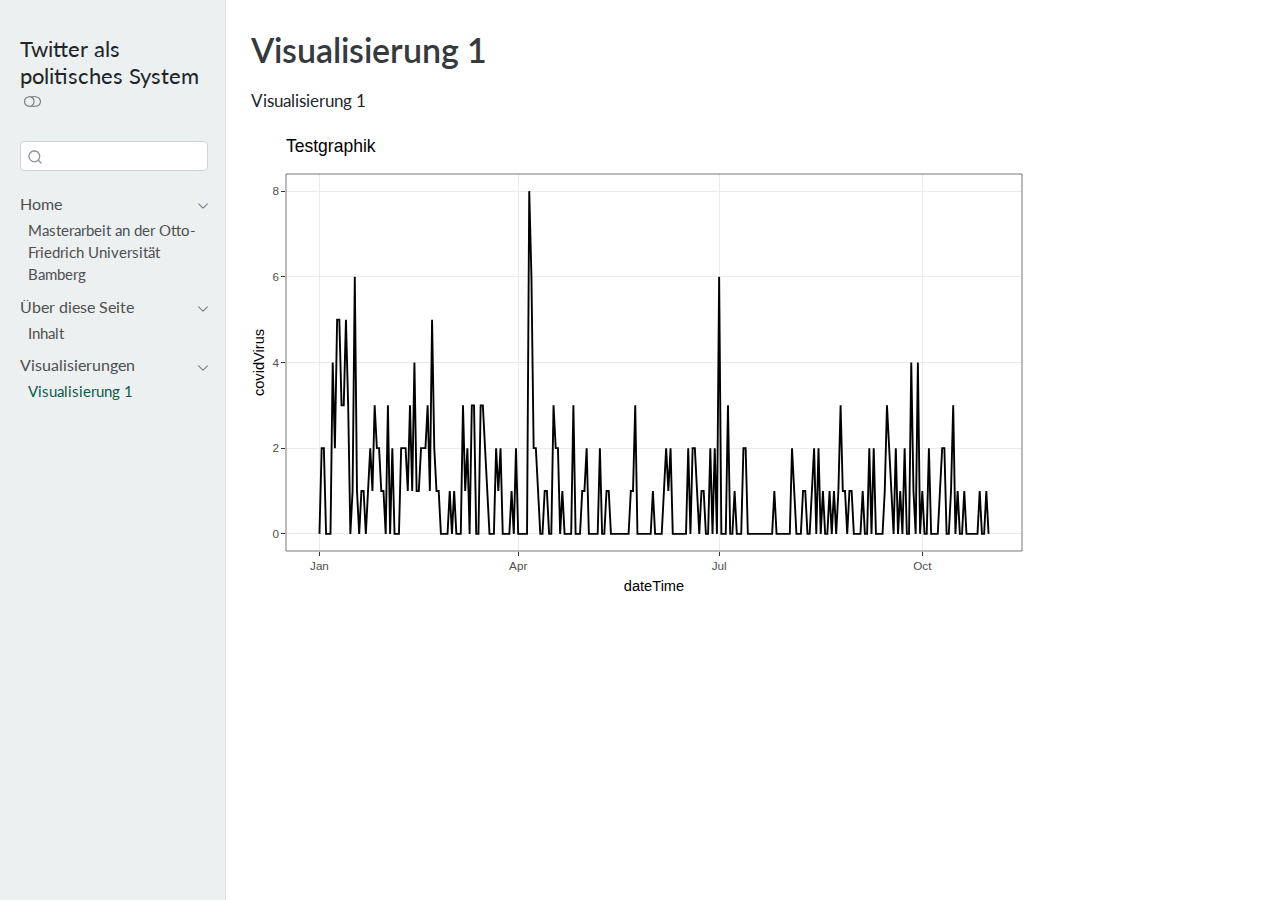
==== docs/001_Testgraphik.html @ ceebe6a2 "Designanpassungen" ====
<!DOCTYPE html>
<html xmlns="http://www.w3.org/1999/xhtml" lang="en" xml:lang="en"><head>

<meta charset="utf-8">
<meta name="generator" content="quarto-1.3.353">

<meta name="viewport" content="width=device-width, initial-scale=1.0, user-scalable=yes">


<title>Twitter als politisches System - Visualisierung 1</title>
<style>
code{white-space: pre-wrap;}
span.smallcaps{font-variant: small-caps;}
div.columns{display: flex; gap: min(4vw, 1.5em);}
div.column{flex: auto; overflow-x: auto;}
div.hanging-indent{margin-left: 1.5em; text-indent: -1.5em;}
ul.task-list{list-style: none;}
ul.task-list li input[type="checkbox"] {
  width: 0.8em;
  margin: 0 0.8em 0.2em -1em; /* quarto-specific, see https://github.com/quarto-dev/quarto-cli/issues/4556 */ 
  vertical-align: middle;
}
</style>


<script src="site_libs/quarto-nav/quarto-nav.js"></script>
<script src="site_libs/quarto-nav/headroom.min.js"></script>
<script src="site_libs/clipboard/clipboard.min.js"></script>
<script src="site_libs/quarto-search/autocomplete.umd.js"></script>
<script src="site_libs/quarto-search/fuse.min.js"></script>
<script src="site_libs/quarto-search/quarto-search.js"></script>
<meta name="quarto:offset" content="./">
<script src="site_libs/quarto-html/quarto.js"></script>
<script src="site_libs/quarto-html/popper.min.js"></script>
<script src="site_libs/quarto-html/tippy.umd.min.js"></script>
<script src="site_libs/quarto-html/anchor.min.js"></script>
<link href="site_libs/quarto-html/tippy.css" rel="stylesheet">
<link href="site_libs/quarto-html/quarto-syntax-highlighting.css" rel="stylesheet" class="quarto-color-scheme" id="quarto-text-highlighting-styles">
<link href="site_libs/quarto-html/quarto-syntax-highlighting-dark.css" rel="prefetch" class="quarto-color-scheme quarto-color-alternate" id="quarto-text-highlighting-styles">
<script src="site_libs/bootstrap/bootstrap.min.js"></script>
<link href="site_libs/bootstrap/bootstrap-icons.css" rel="stylesheet">
<link href="site_libs/bootstrap/bootstrap.min.css" rel="stylesheet" class="quarto-color-scheme" id="quarto-bootstrap" data-mode="light">
<link href="site_libs/bootstrap/bootstrap-dark.min.css" rel="prefetch" class="quarto-color-scheme quarto-color-alternate" id="quarto-bootstrap" data-mode="dark">
<script id="quarto-search-options" type="application/json">{
  "location": "sidebar",
  "copy-button": false,
  "collapse-after": 3,
  "panel-placement": "start",
  "type": "textbox",
  "limit": 20,
  "language": {
    "search-no-results-text": "No results",
    "search-matching-documents-text": "matching documents",
    "search-copy-link-title": "Copy link to search",
    "search-hide-matches-text": "Hide additional matches",
    "search-more-match-text": "more match in this document",
    "search-more-matches-text": "more matches in this document",
    "search-clear-button-title": "Clear",
    "search-detached-cancel-button-title": "Cancel",
    "search-submit-button-title": "Submit"
  }
}</script>
<script src="site_libs/htmlwidgets-1.6.2/htmlwidgets.js"></script>
<script src="site_libs/plotly-binding-4.10.3/plotly.js"></script>
<script src="site_libs/typedarray-0.1/typedarray.min.js"></script>
<script src="site_libs/jquery-3.5.1/jquery.min.js"></script>
<link href="site_libs/crosstalk-1.2.0/css/crosstalk.min.css" rel="stylesheet">
<script src="site_libs/crosstalk-1.2.0/js/crosstalk.min.js"></script>
<link href="site_libs/plotly-htmlwidgets-css-2.11.1/plotly-htmlwidgets.css" rel="stylesheet">
<script src="site_libs/plotly-main-2.11.1/plotly-latest.min.js"></script>


<link rel="stylesheet" href="styles.css">
</head>

<body class="nav-sidebar docked">

<div id="quarto-search-results"></div>
  <header id="quarto-header" class="headroom fixed-top">
  <nav class="quarto-secondary-nav">
    <div class="container-fluid d-flex">
      <button type="button" class="quarto-btn-toggle btn" data-bs-toggle="collapse" data-bs-target="#quarto-sidebar,#quarto-sidebar-glass" aria-controls="quarto-sidebar" aria-expanded="false" aria-label="Toggle sidebar navigation" onclick="if (window.quartoToggleHeadroom) { window.quartoToggleHeadroom(); }">
        <i class="bi bi-layout-text-sidebar-reverse"></i>
      </button>
      <nav class="quarto-page-breadcrumbs" aria-label="breadcrumb"><ol class="breadcrumb"><li class="breadcrumb-item"><a href="./001_Testgraphik.html">Visualisierungen</a></li><li class="breadcrumb-item"><a href="./001_Testgraphik.html">Visualisierung 1</a></li></ol></nav>
      <a class="flex-grow-1" role="button" data-bs-toggle="collapse" data-bs-target="#quarto-sidebar,#quarto-sidebar-glass" aria-controls="quarto-sidebar" aria-expanded="false" aria-label="Toggle sidebar navigation" onclick="if (window.quartoToggleHeadroom) { window.quartoToggleHeadroom(); }">      
      </a>
      <button type="button" class="btn quarto-search-button" aria-label="Search" onclick="window.quartoOpenSearch();">
        <i class="bi bi-search"></i>
      </button>
    </div>
  </nav>
</header>
<!-- content -->
<div id="quarto-content" class="quarto-container page-columns page-rows-contents page-layout-article">
<!-- sidebar -->
  <nav id="quarto-sidebar" class="sidebar collapse collapse-horizontal sidebar-navigation docked overflow-auto">
    <div class="pt-lg-2 mt-2 text-left sidebar-header">
    <div class="sidebar-title mb-0 py-0">
      <a href="./">Twitter als politisches System</a> 
        <div class="sidebar-tools-main">
  <a href="" class="quarto-color-scheme-toggle quarto-navigation-tool  px-1" onclick="window.quartoToggleColorScheme(); return false;" title="Toggle dark mode"><i class="bi"></i></a>
</div>
    </div>
      </div>
        <div class="mt-2 flex-shrink-0 align-items-center">
        <div class="sidebar-search">
        <div id="quarto-search" class="" title="Search"></div>
        </div>
        </div>
    <div class="sidebar-menu-container"> 
    <ul class="list-unstyled mt-1">
        <li class="sidebar-item sidebar-item-section">
      <div class="sidebar-item-container"> 
            <a class="sidebar-item-text sidebar-link text-start" data-bs-toggle="collapse" data-bs-target="#quarto-sidebar-section-1" aria-expanded="true">
 <span class="menu-text">Home</span></a>
          <a class="sidebar-item-toggle text-start" data-bs-toggle="collapse" data-bs-target="#quarto-sidebar-section-1" aria-expanded="true" aria-label="Toggle section">
            <i class="bi bi-chevron-right ms-2"></i>
          </a> 
      </div>
      <ul id="quarto-sidebar-section-1" class="collapse list-unstyled sidebar-section depth1 show">  
          <li class="sidebar-item">
  <div class="sidebar-item-container"> 
  <a href="./index.html" class="sidebar-item-text sidebar-link">
 <span class="menu-text">Masterarbeit an der Otto-Friedrich Universität Bamberg</span></a>
  </div>
</li>
      </ul>
  </li>
        <li class="sidebar-item sidebar-item-section">
      <div class="sidebar-item-container"> 
            <a class="sidebar-item-text sidebar-link text-start" data-bs-toggle="collapse" data-bs-target="#quarto-sidebar-section-2" aria-expanded="true">
 <span class="menu-text">Über diese Seite</span></a>
          <a class="sidebar-item-toggle text-start" data-bs-toggle="collapse" data-bs-target="#quarto-sidebar-section-2" aria-expanded="true" aria-label="Toggle section">
            <i class="bi bi-chevron-right ms-2"></i>
          </a> 
      </div>
      <ul id="quarto-sidebar-section-2" class="collapse list-unstyled sidebar-section depth1 show">  
          <li class="sidebar-item">
  <div class="sidebar-item-container"> 
  <a href="./about.html" class="sidebar-item-text sidebar-link">
 <span class="menu-text">Inhalt</span></a>
  </div>
</li>
      </ul>
  </li>
        <li class="sidebar-item sidebar-item-section">
      <div class="sidebar-item-container"> 
            <a class="sidebar-item-text sidebar-link text-start" data-bs-toggle="collapse" data-bs-target="#quarto-sidebar-section-3" aria-expanded="true">
 <span class="menu-text">Visualisierungen</span></a>
          <a class="sidebar-item-toggle text-start" data-bs-toggle="collapse" data-bs-target="#quarto-sidebar-section-3" aria-expanded="true" aria-label="Toggle section">
            <i class="bi bi-chevron-right ms-2"></i>
          </a> 
      </div>
      <ul id="quarto-sidebar-section-3" class="collapse list-unstyled sidebar-section depth1 show">  
          <li class="sidebar-item">
  <div class="sidebar-item-container"> 
  <a href="./001_Testgraphik.html" class="sidebar-item-text sidebar-link active">
 <span class="menu-text">Visualisierung 1</span></a>
  </div>
</li>
      </ul>
  </li>
    </ul>
    </div>
</nav>
<div id="quarto-sidebar-glass" data-bs-toggle="collapse" data-bs-target="#quarto-sidebar,#quarto-sidebar-glass"></div>
<!-- margin-sidebar -->
    <div id="quarto-margin-sidebar" class="sidebar margin-sidebar">
        
    </div>
<!-- main -->
<main class="content" id="quarto-document-content">

<header id="title-block-header" class="quarto-title-block default">
<div class="quarto-title">
<h1 class="title">Visualisierung 1</h1>
</div>



<div class="quarto-title-meta">

    
  
    
  </div>
  

</header>

<p>Visualisierung 1</p>
<div class="cell" data-layout-align="center">
<div class="cell-output-display">
<div class="plotly html-widget html-fill-item-overflow-hidden html-fill-item" id="htmlwidget-70213f1854b4c81f62ca" style="width:100%;height:464px;"></div>
<script type="application/json" data-for="htmlwidget-70213f1854b4c81f62ca">{"x":{"data":[{"x":[18993,18994,18995,18996,18997,18998,18999,19000,19001,19002,19003,19004,19005,19006,19007,19008,19009,19010,19011,19012,19013,19014,19015,19016,19017,19018,19019,19020,19021,19022,19023,19024,19025,19026,19027,19028,19029,19030,19031,19032,19033,19034,19035,19036,19037,19038,19039,19040,19041,19042,19043,19044,19045,19046,19047,19048,19049,19050,19051,19052,19053,19054,19055,19056,19057,19058,19059,19060,19061,19062,19063,19064,19065,19066,19067,19068,19069,19070,19071,19072,19073,19074,19075,19076,19077,19078,19079,19080,19081,19082,19083,19084,19085,19086,19087,19088,19089,19090,19091,19092,19093,19094,19095,19096,19097,19098,19099,19100,19101,19102,19103,19104,19105,19106,19107,19108,19109,19110,19111,19112,19113,19114,19115,19116,19117,19118,19119,19120,19121,19122,19123,19124,19125,19126,19127,19128,19129,19130,19131,19132,19133,19134,19135,19136,19137,19138,19139,19140,19141,19142,19143,19144,19145,19146,19147,19148,19149,19150,19151,19152,19153,19154,19155,19156,19157,19158,19159,19160,19161,19162,19163,19164,19165,19166,19167,19168,19169,19170,19171,19172,19173,19174,19175,19176,19177,19178,19179,19180,19181,19182,19183,19184,19185,19186,19187,19188,19189,19190,19191,19192,19193,19194,19195,19196,19197,19198,19199,19200,19201,19202,19203,19204,19205,19206,19207,19208,19209,19210,19211,19212,19213,19214,19215,19216,19217,19218,19219,19220,19221,19222,19223,19224,19225,19226,19227,19228,19229,19230,19231,19232,19233,19234,19235,19236,19237,19238,19239,19240,19241,19242,19243,19244,19245,19246,19247,19248,19249,19250,19251,19252,19253,19254,19255,19256,19257,19258,19259,19260,19261,19262,19263,19264,19265,19266,19267,19268,19269,19270,19271,19272,19273,19274,19275,19276,19277,19278,19279,19280,19281,19282,19283,19284,19285,19286,19287,19288,19289,19290,19291,19292,19293,19294,19295,19296],"y":[0,2,2,0,0,0,4,2,5,5,3,3,5,3,0,1,6,1,0,1,1,0,1,2,1,3,2,2,1,1,0,3,0,2,0,0,0,2,2,2,1,3,1,4,1,1,2,2,2,3,1,5,2,1,1,0,0,0,0,1,0,1,0,0,0,3,1,2,0,3,3,0,0,3,3,2,1,0,0,0,2,1,2,0,0,0,0,1,0,2,0,0,0,0,0,8,6,2,2,1,0,0,1,1,0,0,3,2,2,0,1,0,0,0,0,3,0,0,0,1,1,2,0,0,0,0,0,2,0,0,1,1,0,0,0,0,0,0,0,0,0,1,1,3,0,0,0,0,0,0,0,1,0,0,0,0,1,2,1,2,0,0,0,0,0,0,0,2,0,2,2,1,0,1,1,0,0,2,0,2,0,6,0,0,0,3,0,0,1,0,0,0,2,2,0,0,0,0,0,0,0,0,0,0,0,0,1,0,0,0,0,0,0,0,2,1,0,0,0,1,1,0,0,1,2,0,2,0,1,0,0,1,0,1,0,1,3,1,1,0,1,1,0,0,0,0,1,0,0,2,0,2,0,0,0,0,1,3,2,1,0,2,0,1,0,2,0,0,4,1,0,4,0,1,0,0,2,0,0,0,0,1,2,2,0,0,1,3,0,1,0,0,1,0,0,0,0,0,0,1,0,0,1,0],"text":["dateTime: 2022-01-01<br />covidVirus: 0","dateTime: 2022-01-02<br />covidVirus: 2","dateTime: 2022-01-03<br />covidVirus: 2","dateTime: 2022-01-04<br />covidVirus: 0","dateTime: 2022-01-05<br />covidVirus: 0","dateTime: 2022-01-06<br />covidVirus: 0","dateTime: 2022-01-07<br />covidVirus: 4","dateTime: 2022-01-08<br />covidVirus: 2","dateTime: 2022-01-09<br />covidVirus: 5","dateTime: 2022-01-10<br />covidVirus: 5","dateTime: 2022-01-11<br />covidVirus: 3","dateTime: 2022-01-12<br />covidVirus: 3","dateTime: 2022-01-13<br />covidVirus: 5","dateTime: 2022-01-14<br />covidVirus: 3","dateTime: 2022-01-15<br />covidVirus: 0","dateTime: 2022-01-16<br />covidVirus: 1","dateTime: 2022-01-17<br />covidVirus: 6","dateTime: 2022-01-18<br />covidVirus: 1","dateTime: 2022-01-19<br />covidVirus: 0","dateTime: 2022-01-20<br />covidVirus: 1","dateTime: 2022-01-21<br />covidVirus: 1","dateTime: 2022-01-22<br />covidVirus: 0","dateTime: 2022-01-23<br />covidVirus: 1","dateTime: 2022-01-24<br />covidVirus: 2","dateTime: 2022-01-25<br />covidVirus: 1","dateTime: 2022-01-26<br />covidVirus: 3","dateTime: 2022-01-27<br />covidVirus: 2","dateTime: 2022-01-28<br />covidVirus: 2","dateTime: 2022-01-29<br />covidVirus: 1","dateTime: 2022-01-30<br />covidVirus: 1","dateTime: 2022-01-31<br />covidVirus: 0","dateTime: 2022-02-01<br />covidVirus: 3","dateTime: 2022-02-02<br />covidVirus: 0","dateTime: 2022-02-03<br />covidVirus: 2","dateTime: 2022-02-04<br />covidVirus: 0","dateTime: 2022-02-05<br />covidVirus: 0","dateTime: 2022-02-06<br />covidVirus: 0","dateTime: 2022-02-07<br />covidVirus: 2","dateTime: 2022-02-08<br />covidVirus: 2","dateTime: 2022-02-09<br />covidVirus: 2","dateTime: 2022-02-10<br />covidVirus: 1","dateTime: 2022-02-11<br />covidVirus: 3","dateTime: 2022-02-12<br />covidVirus: 1","dateTime: 2022-02-13<br />covidVirus: 4","dateTime: 2022-02-14<br />covidVirus: 1","dateTime: 2022-02-15<br />covidVirus: 1","dateTime: 2022-02-16<br />covidVirus: 2","dateTime: 2022-02-17<br />covidVirus: 2","dateTime: 2022-02-18<br />covidVirus: 2","dateTime: 2022-02-19<br />covidVirus: 3","dateTime: 2022-02-20<br />covidVirus: 1","dateTime: 2022-02-21<br />covidVirus: 5","dateTime: 2022-02-22<br />covidVirus: 2","dateTime: 2022-02-23<br />covidVirus: 1","dateTime: 2022-02-24<br />covidVirus: 1","dateTime: 2022-02-25<br />covidVirus: 0","dateTime: 2022-02-26<br />covidVirus: 0","dateTime: 2022-02-27<br />covidVirus: 0","dateTime: 2022-02-28<br />covidVirus: 0","dateTime: 2022-03-01<br />covidVirus: 1","dateTime: 2022-03-02<br />covidVirus: 0","dateTime: 2022-03-03<br />covidVirus: 1","dateTime: 2022-03-04<br />covidVirus: 0","dateTime: 2022-03-05<br />covidVirus: 0","dateTime: 2022-03-06<br />covidVirus: 0","dateTime: 2022-03-07<br />covidVirus: 3","dateTime: 2022-03-08<br />covidVirus: 1","dateTime: 2022-03-09<br />covidVirus: 2","dateTime: 2022-03-10<br />covidVirus: 0","dateTime: 2022-03-11<br />covidVirus: 3","dateTime: 2022-03-12<br />covidVirus: 3","dateTime: 2022-03-13<br />covidVirus: 0","dateTime: 2022-03-14<br />covidVirus: 0","dateTime: 2022-03-15<br />covidVirus: 3","dateTime: 2022-03-16<br />covidVirus: 3","dateTime: 2022-03-17<br />covidVirus: 2","dateTime: 2022-03-18<br />covidVirus: 1","dateTime: 2022-03-19<br />covidVirus: 0","dateTime: 2022-03-20<br />covidVirus: 0","dateTime: 2022-03-21<br />covidVirus: 0","dateTime: 2022-03-22<br />covidVirus: 2","dateTime: 2022-03-23<br />covidVirus: 1","dateTime: 2022-03-24<br />covidVirus: 2","dateTime: 2022-03-25<br />covidVirus: 0","dateTime: 2022-03-26<br />covidVirus: 0","dateTime: 2022-03-27<br />covidVirus: 0","dateTime: 2022-03-28<br />covidVirus: 0","dateTime: 2022-03-29<br />covidVirus: 1","dateTime: 2022-03-30<br />covidVirus: 0","dateTime: 2022-03-31<br />covidVirus: 2","dateTime: 2022-04-01<br />covidVirus: 0","dateTime: 2022-04-02<br />covidVirus: 0","dateTime: 2022-04-03<br />covidVirus: 0","dateTime: 2022-04-04<br />covidVirus: 0","dateTime: 2022-04-05<br />covidVirus: 0","dateTime: 2022-04-06<br />covidVirus: 8","dateTime: 2022-04-07<br />covidVirus: 6","dateTime: 2022-04-08<br />covidVirus: 2","dateTime: 2022-04-09<br />covidVirus: 2","dateTime: 2022-04-10<br />covidVirus: 1","dateTime: 2022-04-11<br />covidVirus: 0","dateTime: 2022-04-12<br />covidVirus: 0","dateTime: 2022-04-13<br />covidVirus: 1","dateTime: 2022-04-14<br />covidVirus: 1","dateTime: 2022-04-15<br />covidVirus: 0","dateTime: 2022-04-16<br />covidVirus: 0","dateTime: 2022-04-17<br />covidVirus: 3","dateTime: 2022-04-18<br />covidVirus: 2","dateTime: 2022-04-19<br />covidVirus: 2","dateTime: 2022-04-20<br />covidVirus: 0","dateTime: 2022-04-21<br />covidVirus: 1","dateTime: 2022-04-22<br />covidVirus: 0","dateTime: 2022-04-23<br />covidVirus: 0","dateTime: 2022-04-24<br />covidVirus: 0","dateTime: 2022-04-25<br />covidVirus: 0","dateTime: 2022-04-26<br />covidVirus: 3","dateTime: 2022-04-27<br />covidVirus: 0","dateTime: 2022-04-28<br />covidVirus: 0","dateTime: 2022-04-29<br />covidVirus: 0","dateTime: 2022-04-30<br />covidVirus: 1","dateTime: 2022-05-01<br />covidVirus: 1","dateTime: 2022-05-02<br />covidVirus: 2","dateTime: 2022-05-03<br />covidVirus: 0","dateTime: 2022-05-04<br />covidVirus: 0","dateTime: 2022-05-05<br />covidVirus: 0","dateTime: 2022-05-06<br />covidVirus: 0","dateTime: 2022-05-07<br />covidVirus: 0","dateTime: 2022-05-08<br />covidVirus: 2","dateTime: 2022-05-09<br />covidVirus: 0","dateTime: 2022-05-10<br />covidVirus: 0","dateTime: 2022-05-11<br />covidVirus: 1","dateTime: 2022-05-12<br />covidVirus: 1","dateTime: 2022-05-13<br />covidVirus: 0","dateTime: 2022-05-14<br />covidVirus: 0","dateTime: 2022-05-15<br />covidVirus: 0","dateTime: 2022-05-16<br />covidVirus: 0","dateTime: 2022-05-17<br />covidVirus: 0","dateTime: 2022-05-18<br />covidVirus: 0","dateTime: 2022-05-19<br />covidVirus: 0","dateTime: 2022-05-20<br />covidVirus: 0","dateTime: 2022-05-21<br />covidVirus: 0","dateTime: 2022-05-22<br />covidVirus: 1","dateTime: 2022-05-23<br />covidVirus: 1","dateTime: 2022-05-24<br />covidVirus: 3","dateTime: 2022-05-25<br />covidVirus: 0","dateTime: 2022-05-26<br />covidVirus: 0","dateTime: 2022-05-27<br />covidVirus: 0","dateTime: 2022-05-28<br />covidVirus: 0","dateTime: 2022-05-29<br />covidVirus: 0","dateTime: 2022-05-30<br />covidVirus: 0","dateTime: 2022-05-31<br />covidVirus: 0","dateTime: 2022-06-01<br />covidVirus: 1","dateTime: 2022-06-02<br />covidVirus: 0","dateTime: 2022-06-03<br />covidVirus: 0","dateTime: 2022-06-04<br />covidVirus: 0","dateTime: 2022-06-05<br />covidVirus: 0","dateTime: 2022-06-06<br />covidVirus: 1","dateTime: 2022-06-07<br />covidVirus: 2","dateTime: 2022-06-08<br />covidVirus: 1","dateTime: 2022-06-09<br />covidVirus: 2","dateTime: 2022-06-10<br />covidVirus: 0","dateTime: 2022-06-11<br />covidVirus: 0","dateTime: 2022-06-12<br />covidVirus: 0","dateTime: 2022-06-13<br />covidVirus: 0","dateTime: 2022-06-14<br />covidVirus: 0","dateTime: 2022-06-15<br />covidVirus: 0","dateTime: 2022-06-16<br />covidVirus: 0","dateTime: 2022-06-17<br />covidVirus: 2","dateTime: 2022-06-18<br />covidVirus: 0","dateTime: 2022-06-19<br />covidVirus: 2","dateTime: 2022-06-20<br />covidVirus: 2","dateTime: 2022-06-21<br />covidVirus: 1","dateTime: 2022-06-22<br />covidVirus: 0","dateTime: 2022-06-23<br />covidVirus: 1","dateTime: 2022-06-24<br />covidVirus: 1","dateTime: 2022-06-25<br />covidVirus: 0","dateTime: 2022-06-26<br />covidVirus: 0","dateTime: 2022-06-27<br />covidVirus: 2","dateTime: 2022-06-28<br />covidVirus: 0","dateTime: 2022-06-29<br />covidVirus: 2","dateTime: 2022-06-30<br />covidVirus: 0","dateTime: 2022-07-01<br />covidVirus: 6","dateTime: 2022-07-02<br />covidVirus: 0","dateTime: 2022-07-03<br />covidVirus: 0","dateTime: 2022-07-04<br />covidVirus: 0","dateTime: 2022-07-05<br />covidVirus: 3","dateTime: 2022-07-06<br />covidVirus: 0","dateTime: 2022-07-07<br />covidVirus: 0","dateTime: 2022-07-08<br />covidVirus: 1","dateTime: 2022-07-09<br />covidVirus: 0","dateTime: 2022-07-10<br />covidVirus: 0","dateTime: 2022-07-11<br />covidVirus: 0","dateTime: 2022-07-12<br />covidVirus: 2","dateTime: 2022-07-13<br />covidVirus: 2","dateTime: 2022-07-14<br />covidVirus: 0","dateTime: 2022-07-15<br />covidVirus: 0","dateTime: 2022-07-16<br />covidVirus: 0","dateTime: 2022-07-17<br />covidVirus: 0","dateTime: 2022-07-18<br />covidVirus: 0","dateTime: 2022-07-19<br />covidVirus: 0","dateTime: 2022-07-20<br />covidVirus: 0","dateTime: 2022-07-21<br />covidVirus: 0","dateTime: 2022-07-22<br />covidVirus: 0","dateTime: 2022-07-23<br />covidVirus: 0","dateTime: 2022-07-24<br />covidVirus: 0","dateTime: 2022-07-25<br />covidVirus: 0","dateTime: 2022-07-26<br />covidVirus: 1","dateTime: 2022-07-27<br />covidVirus: 0","dateTime: 2022-07-28<br />covidVirus: 0","dateTime: 2022-07-29<br />covidVirus: 0","dateTime: 2022-07-30<br />covidVirus: 0","dateTime: 2022-07-31<br />covidVirus: 0","dateTime: 2022-08-01<br />covidVirus: 0","dateTime: 2022-08-02<br />covidVirus: 0","dateTime: 2022-08-03<br />covidVirus: 2","dateTime: 2022-08-04<br />covidVirus: 1","dateTime: 2022-08-05<br />covidVirus: 0","dateTime: 2022-08-06<br />covidVirus: 0","dateTime: 2022-08-07<br />covidVirus: 0","dateTime: 2022-08-08<br />covidVirus: 1","dateTime: 2022-08-09<br />covidVirus: 1","dateTime: 2022-08-10<br />covidVirus: 0","dateTime: 2022-08-11<br />covidVirus: 0","dateTime: 2022-08-12<br />covidVirus: 1","dateTime: 2022-08-13<br />covidVirus: 2","dateTime: 2022-08-14<br />covidVirus: 0","dateTime: 2022-08-15<br />covidVirus: 2","dateTime: 2022-08-16<br />covidVirus: 0","dateTime: 2022-08-17<br />covidVirus: 1","dateTime: 2022-08-18<br />covidVirus: 0","dateTime: 2022-08-19<br />covidVirus: 0","dateTime: 2022-08-20<br />covidVirus: 1","dateTime: 2022-08-21<br />covidVirus: 0","dateTime: 2022-08-22<br />covidVirus: 1","dateTime: 2022-08-23<br />covidVirus: 0","dateTime: 2022-08-24<br />covidVirus: 1","dateTime: 2022-08-25<br />covidVirus: 3","dateTime: 2022-08-26<br />covidVirus: 1","dateTime: 2022-08-27<br />covidVirus: 1","dateTime: 2022-08-28<br />covidVirus: 0","dateTime: 2022-08-29<br />covidVirus: 1","dateTime: 2022-08-30<br />covidVirus: 1","dateTime: 2022-08-31<br />covidVirus: 0","dateTime: 2022-09-01<br />covidVirus: 0","dateTime: 2022-09-02<br />covidVirus: 0","dateTime: 2022-09-03<br />covidVirus: 0","dateTime: 2022-09-04<br />covidVirus: 1","dateTime: 2022-09-05<br />covidVirus: 0","dateTime: 2022-09-06<br />covidVirus: 0","dateTime: 2022-09-07<br />covidVirus: 2","dateTime: 2022-09-08<br />covidVirus: 0","dateTime: 2022-09-09<br />covidVirus: 2","dateTime: 2022-09-10<br />covidVirus: 0","dateTime: 2022-09-11<br />covidVirus: 0","dateTime: 2022-09-12<br />covidVirus: 0","dateTime: 2022-09-13<br />covidVirus: 0","dateTime: 2022-09-14<br />covidVirus: 1","dateTime: 2022-09-15<br />covidVirus: 3","dateTime: 2022-09-16<br />covidVirus: 2","dateTime: 2022-09-17<br />covidVirus: 1","dateTime: 2022-09-18<br />covidVirus: 0","dateTime: 2022-09-19<br />covidVirus: 2","dateTime: 2022-09-20<br />covidVirus: 0","dateTime: 2022-09-21<br />covidVirus: 1","dateTime: 2022-09-22<br />covidVirus: 0","dateTime: 2022-09-23<br />covidVirus: 2","dateTime: 2022-09-24<br />covidVirus: 0","dateTime: 2022-09-25<br />covidVirus: 0","dateTime: 2022-09-26<br />covidVirus: 4","dateTime: 2022-09-27<br />covidVirus: 1","dateTime: 2022-09-28<br />covidVirus: 0","dateTime: 2022-09-29<br />covidVirus: 4","dateTime: 2022-09-30<br />covidVirus: 0","dateTime: 2022-10-01<br />covidVirus: 1","dateTime: 2022-10-02<br />covidVirus: 0","dateTime: 2022-10-03<br />covidVirus: 0","dateTime: 2022-10-04<br />covidVirus: 2","dateTime: 2022-10-05<br />covidVirus: 0","dateTime: 2022-10-06<br />covidVirus: 0","dateTime: 2022-10-07<br />covidVirus: 0","dateTime: 2022-10-08<br />covidVirus: 0","dateTime: 2022-10-09<br />covidVirus: 1","dateTime: 2022-10-10<br />covidVirus: 2","dateTime: 2022-10-11<br />covidVirus: 2","dateTime: 2022-10-12<br />covidVirus: 0","dateTime: 2022-10-13<br />covidVirus: 0","dateTime: 2022-10-14<br />covidVirus: 1","dateTime: 2022-10-15<br />covidVirus: 3","dateTime: 2022-10-16<br />covidVirus: 0","dateTime: 2022-10-17<br />covidVirus: 1","dateTime: 2022-10-18<br />covidVirus: 0","dateTime: 2022-10-19<br />covidVirus: 0","dateTime: 2022-10-20<br />covidVirus: 1","dateTime: 2022-10-21<br />covidVirus: 0","dateTime: 2022-10-22<br />covidVirus: 0","dateTime: 2022-10-23<br />covidVirus: 0","dateTime: 2022-10-24<br />covidVirus: 0","dateTime: 2022-10-25<br />covidVirus: 0","dateTime: 2022-10-26<br />covidVirus: 0","dateTime: 2022-10-27<br />covidVirus: 1","dateTime: 2022-10-28<br />covidVirus: 0","dateTime: 2022-10-29<br />covidVirus: 0","dateTime: 2022-10-30<br />covidVirus: 1","dateTime: 2022-10-31<br />covidVirus: 0"],"type":"scatter","mode":"lines","line":{"width":1.8897637795275593,"color":"rgba(0,0,0,1)","dash":"solid"},"hoveron":"points","showlegend":false,"xaxis":"x","yaxis":"y","hoverinfo":"text","frame":null}],"layout":{"margin":{"t":43.762557077625573,"r":7.3059360730593621,"b":40.182648401826491,"l":31.415525114155255},"plot_bgcolor":"rgba(255,255,255,1)","paper_bgcolor":"rgba(255,255,255,1)","font":{"color":"rgba(0,0,0,1)","family":"","size":14.611872146118724},"title":{"text":"Testgraphik","font":{"color":"rgba(0,0,0,1)","family":"","size":17.534246575342465},"x":0,"xref":"paper"},"xaxis":{"domain":[0,1],"automargin":true,"type":"linear","autorange":false,"range":[18977.849999999999,19311.150000000001],"tickmode":"array","ticktext":["Jan","Apr","Jul","Oct"],"tickvals":[18993,19083,19174,19266],"categoryorder":"array","categoryarray":["Jan","Apr","Jul","Oct"],"nticks":null,"ticks":"outside","tickcolor":"rgba(51,51,51,1)","ticklen":3.6529680365296811,"tickwidth":0.66417600664176002,"showticklabels":true,"tickfont":{"color":"rgba(77,77,77,1)","family":"","size":11.68949771689498},"tickangle":-0,"showline":false,"linecolor":null,"linewidth":0,"showgrid":true,"gridcolor":"rgba(235,235,235,1)","gridwidth":0.66417600664176002,"zeroline":false,"anchor":"y","title":{"text":"dateTime","font":{"color":"rgba(0,0,0,1)","family":"","size":14.611872146118724}},"hoverformat":".2f"},"yaxis":{"domain":[0,1],"automargin":true,"type":"linear","autorange":false,"range":[-0.40000000000000002,8.4000000000000004],"tickmode":"array","ticktext":["0","2","4","6","8"],"tickvals":[0,2,4,6,8],"categoryorder":"array","categoryarray":["0","2","4","6","8"],"nticks":null,"ticks":"outside","tickcolor":"rgba(51,51,51,1)","ticklen":3.6529680365296811,"tickwidth":0.66417600664176002,"showticklabels":true,"tickfont":{"color":"rgba(77,77,77,1)","family":"","size":11.68949771689498},"tickangle":-0,"showline":false,"linecolor":null,"linewidth":0,"showgrid":true,"gridcolor":"rgba(235,235,235,1)","gridwidth":0.66417600664176002,"zeroline":false,"anchor":"x","title":{"text":"covidVirus","font":{"color":"rgba(0,0,0,1)","family":"","size":14.611872146118724}},"hoverformat":".2f"},"shapes":[{"type":"rect","fillcolor":"transparent","line":{"color":"rgba(51,51,51,1)","width":0.66417600664176002,"linetype":"solid"},"yref":"paper","xref":"paper","x0":0,"x1":1,"y0":0,"y1":1}],"showlegend":false,"legend":{"bgcolor":"rgba(255,255,255,1)","bordercolor":"transparent","borderwidth":1.8897637795275593,"font":{"color":"rgba(0,0,0,1)","family":"","size":11.68949771689498}},"hovermode":"closest","barmode":"relative"},"config":{"doubleClick":"reset","modeBarButtonsToAdd":["hoverclosest","hovercompare"],"showSendToCloud":false},"source":"A","attrs":{"3efe467711eb":{"x":{},"y":{},"type":"scatter"}},"cur_data":"3efe467711eb","visdat":{"3efe467711eb":["function (y) ","x"]},"highlight":{"on":"plotly_click","persistent":false,"dynamic":false,"selectize":false,"opacityDim":0.20000000000000001,"selected":{"opacity":1},"debounce":0},"shinyEvents":["plotly_hover","plotly_click","plotly_selected","plotly_relayout","plotly_brushed","plotly_brushing","plotly_clickannotation","plotly_doubleclick","plotly_deselect","plotly_afterplot","plotly_sunburstclick"],"base_url":"https://plot.ly"},"evals":[],"jsHooks":[]}</script>
</div>
</div>



</main> <!-- /main -->
<script id="quarto-html-after-body" type="application/javascript">
window.document.addEventListener("DOMContentLoaded", function (event) {
  const toggleBodyColorMode = (bsSheetEl) => {
    const mode = bsSheetEl.getAttribute("data-mode");
    const bodyEl = window.document.querySelector("body");
    if (mode === "dark") {
      bodyEl.classList.add("quarto-dark");
      bodyEl.classList.remove("quarto-light");
    } else {
      bodyEl.classList.add("quarto-light");
      bodyEl.classList.remove("quarto-dark");
    }
  }
  const toggleBodyColorPrimary = () => {
    const bsSheetEl = window.document.querySelector("link#quarto-bootstrap");
    if (bsSheetEl) {
      toggleBodyColorMode(bsSheetEl);
    }
  }
  toggleBodyColorPrimary();  
  const disableStylesheet = (stylesheets) => {
    for (let i=0; i < stylesheets.length; i++) {
      const stylesheet = stylesheets[i];
      stylesheet.rel = 'prefetch';
    }
  }
  const enableStylesheet = (stylesheets) => {
    for (let i=0; i < stylesheets.length; i++) {
      const stylesheet = stylesheets[i];
      stylesheet.rel = 'stylesheet';
    }
  }
  const manageTransitions = (selector, allowTransitions) => {
    const els = window.document.querySelectorAll(selector);
    for (let i=0; i < els.length; i++) {
      const el = els[i];
      if (allowTransitions) {
        el.classList.remove('notransition');
      } else {
        el.classList.add('notransition');
      }
    }
  }
  const toggleColorMode = (alternate) => {
    // Switch the stylesheets
    const alternateStylesheets = window.document.querySelectorAll('link.quarto-color-scheme.quarto-color-alternate');
    manageTransitions('#quarto-margin-sidebar .nav-link', false);
    if (alternate) {
      enableStylesheet(alternateStylesheets);
      for (const sheetNode of alternateStylesheets) {
        if (sheetNode.id === "quarto-bootstrap") {
          toggleBodyColorMode(sheetNode);
        }
      }
    } else {
      disableStylesheet(alternateStylesheets);
      toggleBodyColorPrimary();
    }
    manageTransitions('#quarto-margin-sidebar .nav-link', true);
    // Switch the toggles
    const toggles = window.document.querySelectorAll('.quarto-color-scheme-toggle');
    for (let i=0; i < toggles.length; i++) {
      const toggle = toggles[i];
      if (toggle) {
        if (alternate) {
          toggle.classList.add("alternate");     
        } else {
          toggle.classList.remove("alternate");
        }
      }
    }
    // Hack to workaround the fact that safari doesn't
    // properly recolor the scrollbar when toggling (#1455)
    if (navigator.userAgent.indexOf('Safari') > 0 && navigator.userAgent.indexOf('Chrome') == -1) {
      manageTransitions("body", false);
      window.scrollTo(0, 1);
      setTimeout(() => {
        window.scrollTo(0, 0);
        manageTransitions("body", true);
      }, 40);  
    }
  }
  const isFileUrl = () => { 
    return window.location.protocol === 'file:';
  }
  const hasAlternateSentinel = () => {  
    let styleSentinel = getColorSchemeSentinel();
    if (styleSentinel !== null) {
      return styleSentinel === "alternate";
    } else {
      return false;
    }
  }
  const setStyleSentinel = (alternate) => {
    const value = alternate ? "alternate" : "default";
    if (!isFileUrl()) {
      window.localStorage.setItem("quarto-color-scheme", value);
    } else {
      localAlternateSentinel = value;
    }
  }
  const getColorSchemeSentinel = () => {
    if (!isFileUrl()) {
      const storageValue = window.localStorage.getItem("quarto-color-scheme");
      return storageValue != null ? storageValue : localAlternateSentinel;
    } else {
      return localAlternateSentinel;
    }
  }
  let localAlternateSentinel = 'default';
  // Dark / light mode switch
  window.quartoToggleColorScheme = () => {
    // Read the current dark / light value 
    let toAlternate = !hasAlternateSentinel();
    toggleColorMode(toAlternate);
    setStyleSentinel(toAlternate);
  };
  // Ensure there is a toggle, if there isn't float one in the top right
  if (window.document.querySelector('.quarto-color-scheme-toggle') === null) {
    const a = window.document.createElement('a');
    a.classList.add('top-right');
    a.classList.add('quarto-color-scheme-toggle');
    a.href = "";
    a.onclick = function() { try { window.quartoToggleColorScheme(); } catch {} return false; };
    const i = window.document.createElement("i");
    i.classList.add('bi');
    a.appendChild(i);
    window.document.body.appendChild(a);
  }
  // Switch to dark mode if need be
  if (hasAlternateSentinel()) {
    toggleColorMode(true);
  } else {
    toggleColorMode(false);
  }
  const icon = "";
  const anchorJS = new window.AnchorJS();
  anchorJS.options = {
    placement: 'right',
    icon: icon
  };
  anchorJS.add('.anchored');
  const isCodeAnnotation = (el) => {
    for (const clz of el.classList) {
      if (clz.startsWith('code-annotation-')) {                     
        return true;
      }
    }
    return false;
  }
  const clipboard = new window.ClipboardJS('.code-copy-button', {
    text: function(trigger) {
      const codeEl = trigger.previousElementSibling.cloneNode(true);
      for (const childEl of codeEl.children) {
        if (isCodeAnnotation(childEl)) {
          childEl.remove();
        }
      }
      return codeEl.innerText;
    }
  });
  clipboard.on('success', function(e) {
    // button target
    const button = e.trigger;
    // don't keep focus
    button.blur();
    // flash "checked"
    button.classList.add('code-copy-button-checked');
    var currentTitle = button.getAttribute("title");
    button.setAttribute("title", "Copied!");
    let tooltip;
    if (window.bootstrap) {
      button.setAttribute("data-bs-toggle", "tooltip");
      button.setAttribute("data-bs-placement", "left");
      button.setAttribute("data-bs-title", "Copied!");
      tooltip = new bootstrap.Tooltip(button, 
        { trigger: "manual", 
          customClass: "code-copy-button-tooltip",
          offset: [0, -8]});
      tooltip.show();    
    }
    setTimeout(function() {
      if (tooltip) {
        tooltip.hide();
        button.removeAttribute("data-bs-title");
        button.removeAttribute("data-bs-toggle");
        button.removeAttribute("data-bs-placement");
      }
      button.setAttribute("title", currentTitle);
      button.classList.remove('code-copy-button-checked');
    }, 1000);
    // clear code selection
    e.clearSelection();
  });
  function tippyHover(el, contentFn) {
    const config = {
      allowHTML: true,
      content: contentFn,
      maxWidth: 500,
      delay: 100,
      arrow: false,
      appendTo: function(el) {
          return el.parentElement;
      },
      interactive: true,
      interactiveBorder: 10,
      theme: 'quarto',
      placement: 'bottom-start'
    };
    window.tippy(el, config); 
  }
  const noterefs = window.document.querySelectorAll('a[role="doc-noteref"]');
  for (var i=0; i<noterefs.length; i++) {
    const ref = noterefs[i];
    tippyHover(ref, function() {
      // use id or data attribute instead here
      let href = ref.getAttribute('data-footnote-href') || ref.getAttribute('href');
      try { href = new URL(href).hash; } catch {}
      const id = href.replace(/^#\/?/, "");
      const note = window.document.getElementById(id);
      return note.innerHTML;
    });
  }
      let selectedAnnoteEl;
      const selectorForAnnotation = ( cell, annotation) => {
        let cellAttr = 'data-code-cell="' + cell + '"';
        let lineAttr = 'data-code-annotation="' +  annotation + '"';
        const selector = 'span[' + cellAttr + '][' + lineAttr + ']';
        return selector;
      }
      const selectCodeLines = (annoteEl) => {
        const doc = window.document;
        const targetCell = annoteEl.getAttribute("data-target-cell");
        const targetAnnotation = annoteEl.getAttribute("data-target-annotation");
        const annoteSpan = window.document.querySelector(selectorForAnnotation(targetCell, targetAnnotation));
        const lines = annoteSpan.getAttribute("data-code-lines").split(",");
        const lineIds = lines.map((line) => {
          return targetCell + "-" + line;
        })
        let top = null;
        let height = null;
        let parent = null;
        if (lineIds.length > 0) {
            //compute the position of the single el (top and bottom and make a div)
            const el = window.document.getElementById(lineIds[0]);
            top = el.offsetTop;
            height = el.offsetHeight;
            parent = el.parentElement.parentElement;
          if (lineIds.length > 1) {
            const lastEl = window.document.getElementById(lineIds[lineIds.length - 1]);
            const bottom = lastEl.offsetTop + lastEl.offsetHeight;
            height = bottom - top;
          }
          if (top !== null && height !== null && parent !== null) {
            // cook up a div (if necessary) and position it 
            let div = window.document.getElementById("code-annotation-line-highlight");
            if (div === null) {
              div = window.document.createElement("div");
              div.setAttribute("id", "code-annotation-line-highlight");
              div.style.position = 'absolute';
              parent.appendChild(div);
            }
            div.style.top = top - 2 + "px";
            div.style.height = height + 4 + "px";
            let gutterDiv = window.document.getElementById("code-annotation-line-highlight-gutter");
            if (gutterDiv === null) {
              gutterDiv = window.document.createElement("div");
              gutterDiv.setAttribute("id", "code-annotation-line-highlight-gutter");
              gutterDiv.style.position = 'absolute';
              const codeCell = window.document.getElementById(targetCell);
              const gutter = codeCell.querySelector('.code-annotation-gutter');
              gutter.appendChild(gutterDiv);
            }
            gutterDiv.style.top = top - 2 + "px";
            gutterDiv.style.height = height + 4 + "px";
          }
          selectedAnnoteEl = annoteEl;
        }
      };
      const unselectCodeLines = () => {
        const elementsIds = ["code-annotation-line-highlight", "code-annotation-line-highlight-gutter"];
        elementsIds.forEach((elId) => {
          const div = window.document.getElementById(elId);
          if (div) {
            div.remove();
          }
        });
        selectedAnnoteEl = undefined;
      };
      // Attach click handler to the DT
      const annoteDls = window.document.querySelectorAll('dt[data-target-cell]');
      for (const annoteDlNode of annoteDls) {
        annoteDlNode.addEventListener('click', (event) => {
          const clickedEl = event.target;
          if (clickedEl !== selectedAnnoteEl) {
            unselectCodeLines();
            const activeEl = window.document.querySelector('dt[data-target-cell].code-annotation-active');
            if (activeEl) {
              activeEl.classList.remove('code-annotation-active');
            }
            selectCodeLines(clickedEl);
            clickedEl.classList.add('code-annotation-active');
          } else {
            // Unselect the line
            unselectCodeLines();
            clickedEl.classList.remove('code-annotation-active');
          }
        });
      }
  const findCites = (el) => {
    const parentEl = el.parentElement;
    if (parentEl) {
      const cites = parentEl.dataset.cites;
      if (cites) {
        return {
          el,
          cites: cites.split(' ')
        };
      } else {
        return findCites(el.parentElement)
      }
    } else {
      return undefined;
    }
  };
  var bibliorefs = window.document.querySelectorAll('a[role="doc-biblioref"]');
  for (var i=0; i<bibliorefs.length; i++) {
    const ref = bibliorefs[i];
    const citeInfo = findCites(ref);
    if (citeInfo) {
      tippyHover(citeInfo.el, function() {
        var popup = window.document.createElement('div');
        citeInfo.cites.forEach(function(cite) {
          var citeDiv = window.document.createElement('div');
          citeDiv.classList.add('hanging-indent');
          citeDiv.classList.add('csl-entry');
          var biblioDiv = window.document.getElementById('ref-' + cite);
          if (biblioDiv) {
            citeDiv.innerHTML = biblioDiv.innerHTML;
          }
          popup.appendChild(citeDiv);
        });
        return popup.innerHTML;
      });
    }
  }
});
</script>
</div> <!-- /content -->



</body></html>
---- docs/site_libs/quarto-html/tippy.css ----
.tippy-box[data-animation=fade][data-state=hidden]{opacity:0}[data-tippy-root]{max-width:calc(100vw - 10px)}.tippy-box{position:relative;background-color:#333;color:#fff;border-radius:4px;font-size:14px;line-height:1.4;white-space:normal;outline:0;transition-property:transform,visibility,opacity}.tippy-box[data-placement^=top]>.tippy-arrow{bottom:0}.tippy-box[data-placement^=top]>.tippy-arrow:before{bottom:-7px;left:0;border-width:8px 8px 0;border-top-color:initial;transform-origin:center top}.tippy-box[data-placement^=bottom]>.tippy-arrow{top:0}.tippy-box[data-placement^=bottom]>.tippy-arrow:before{top:-7px;left:0;border-width:0 8px 8px;border-bottom-color:initial;transform-origin:center bottom}.tippy-box[data-placement^=left]>.tippy-arrow{right:0}.tippy-box[data-placement^=left]>.tippy-arrow:before{border-width:8px 0 8px 8px;border-left-color:initial;right:-7px;transform-origin:center left}.tippy-box[data-placement^=right]>.tippy-arrow{left:0}.tippy-box[data-placement^=right]>.tippy-arrow:before{left:-7px;border-width:8px 8px 8px 0;border-right-color:initial;transform-origin:center right}.tippy-box[data-inertia][data-state=visible]{transition-timing-function:cubic-bezier(.54,1.5,.38,1.11)}.tippy-arrow{width:16px;height:16px;color:#333}.tippy-arrow:before{content:"";position:absolute;border-color:transparent;border-style:solid}.tippy-content{position:relative;padding:5px 9px;z-index:1}
---- docs/site_libs/quarto-html/quarto-syntax-highlighting.css ----
/* quarto syntax highlight colors */
:root {
  --quarto-hl-ot-color: #003B4F;
  --quarto-hl-at-color: #657422;
  --quarto-hl-ss-color: #20794D;
  --quarto-hl-an-color: #5E5E5E;
  --quarto-hl-fu-color: #4758AB;
  --quarto-hl-st-color: #20794D;
  --quarto-hl-cf-color: #003B4F;
  --quarto-hl-op-color: #5E5E5E;
  --quarto-hl-er-color: #AD0000;
  --quarto-hl-bn-color: #AD0000;
  --quarto-hl-al-color: #AD0000;
  --quarto-hl-va-color: #111111;
  --quarto-hl-bu-color: inherit;
  --quarto-hl-ex-color: inherit;
  --quarto-hl-pp-color: #AD0000;
  --quarto-hl-in-color: #5E5E5E;
  --quarto-hl-vs-color: #20794D;
  --quarto-hl-wa-color: #5E5E5E;
  --quarto-hl-do-color: #5E5E5E;
  --quarto-hl-im-color: #00769E;
  --quarto-hl-ch-color: #20794D;
  --quarto-hl-dt-color: #AD0000;
  --quarto-hl-fl-color: #AD0000;
  --quarto-hl-co-color: #5E5E5E;
  --quarto-hl-cv-color: #5E5E5E;
  --quarto-hl-cn-color: #8f5902;
  --quarto-hl-sc-color: #5E5E5E;
  --quarto-hl-dv-color: #AD0000;
  --quarto-hl-kw-color: #003B4F;
}

/* other quarto variables */
:root {
  --quarto-font-monospace: SFMono-Regular, Menlo, Monaco, Consolas, "Liberation Mono", "Courier New", monospace;
}

pre > code.sourceCode > span {
  color: #003B4F;
}

code span {
  color: #003B4F;
}

code.sourceCode > span {
  color: #003B4F;
}

div.sourceCode,
div.sourceCode pre.sourceCode {
  color: #003B4F;
}

code span.ot {
  color: #003B4F;
  font-style: inherit;
}

code span.at {
  color: #657422;
  font-style: inherit;
}

code span.ss {
  color: #20794D;
  font-style: inherit;
}

code span.an {
  color: #5E5E5E;
  font-style: inherit;
}

code span.fu {
  color: #4758AB;
  font-style: inherit;
}

code span.st {
  color: #20794D;
  font-style: inherit;
}

code span.cf {
  color: #003B4F;
  font-style: inherit;
}

code span.op {
  color: #5E5E5E;
  font-style: inherit;
}

code span.er {
  color: #AD0000;
  font-style: inherit;
}

code span.bn {
  color: #AD0000;
  font-style: inherit;
}

code span.al {
  color: #AD0000;
  font-style: inherit;
}

code span.va {
  color: #111111;
  font-style: inherit;
}

code span.bu {
  font-style: inherit;
}

code span.ex {
  font-style: inherit;
}

code span.pp {
  color: #AD0000;
  font-style: inherit;
}

code span.in {
  color: #5E5E5E;
  font-style: inherit;
}

code span.vs {
  color: #20794D;
  font-style: inherit;
}

code span.wa {
  color: #5E5E5E;
  font-style: italic;
}

code span.do {
  color: #5E5E5E;
  font-style: italic;
}

code span.im {
  color: #00769E;
  font-style: inherit;
}

code span.ch {
  color: #20794D;
  font-style: inherit;
}

code span.dt {
  color: #AD0000;
  font-style: inherit;
}

code span.fl {
  color: #AD0000;
  font-style: inherit;
}

code span.co {
  color: #5E5E5E;
  font-style: inherit;
}

code span.cv {
  color: #5E5E5E;
  font-style: italic;
}

code span.cn {
  color: #8f5902;
  font-style: inherit;
}

code span.sc {
  color: #5E5E5E;
  font-style: inherit;
}

code span.dv {
  color: #AD0000;
  font-style: inherit;
}

code span.kw {
  color: #003B4F;
  font-style: inherit;
}

.prevent-inlining {
  content: "</";
}

/*# sourceMappingURL=debc5d5d77c3f9108843748ff7464032.css.map */
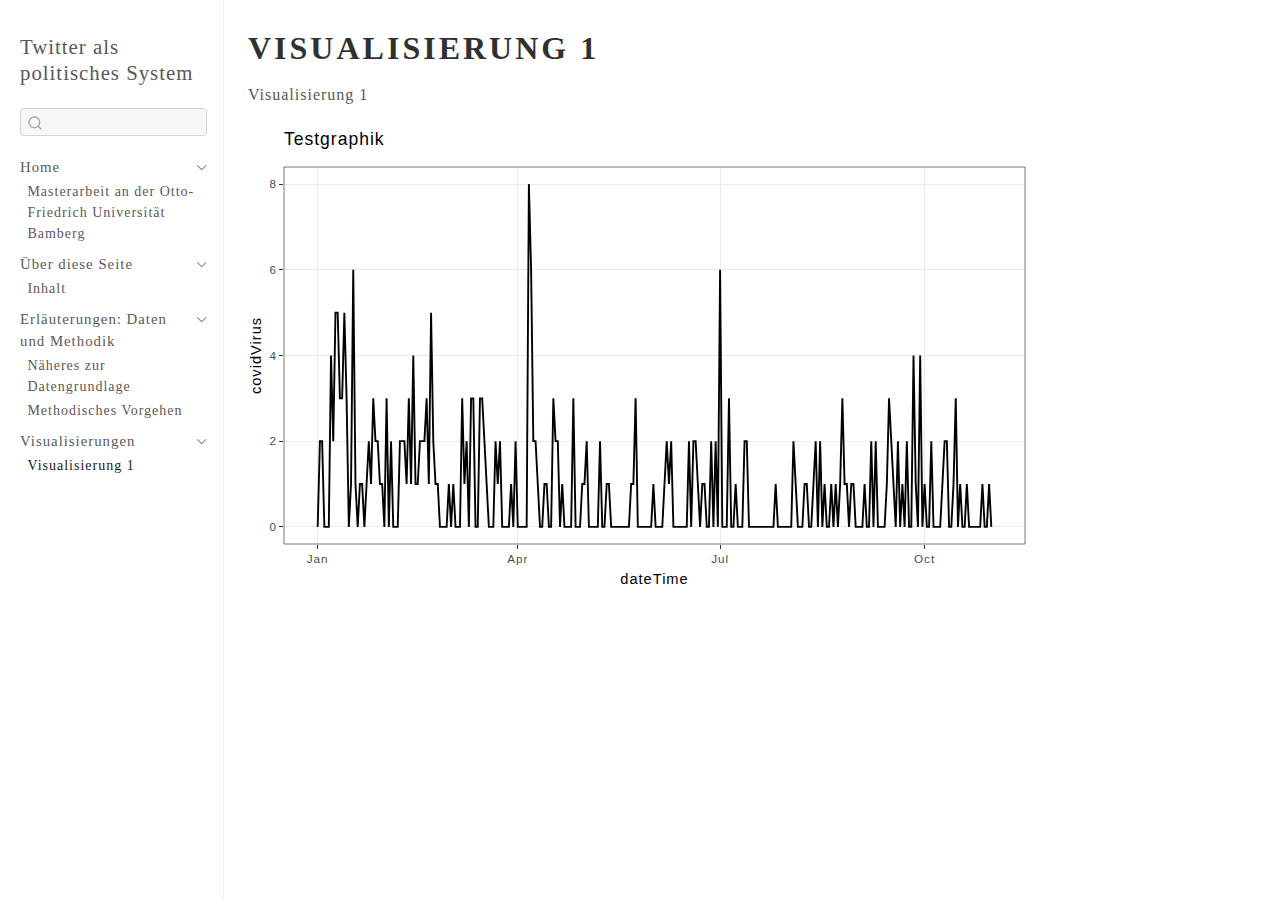
==== commit 7143bb71: "update site" ====
--- a/docs/001_Testgraphik.html
+++ b/docs/001_Testgraphik.html
@@ -1,5 +1,5 @@
 <!DOCTYPE html>
-<html xmlns="http://www.w3.org/1999/xhtml" lang="en" xml:lang="en"><head>
+<html xmlns="http://www.w3.org/1999/xhtml" lang="de" xml:lang="de"><head>
 
 <meta charset="utf-8">
 <meta name="generator" content="quarto-1.3.353">
@@ -35,12 +35,10 @@
 <script src="site_libs/quarto-html/tippy.umd.min.js"></script>
 <script src="site_libs/quarto-html/anchor.min.js"></script>
 <link href="site_libs/quarto-html/tippy.css" rel="stylesheet">
-<link href="site_libs/quarto-html/quarto-syntax-highlighting.css" rel="stylesheet" class="quarto-color-scheme" id="quarto-text-highlighting-styles">
-<link href="site_libs/quarto-html/quarto-syntax-highlighting-dark.css" rel="prefetch" class="quarto-color-scheme quarto-color-alternate" id="quarto-text-highlighting-styles">
+<link href="site_libs/quarto-html/quarto-syntax-highlighting.css" rel="stylesheet" id="quarto-text-highlighting-styles">
 <script src="site_libs/bootstrap/bootstrap.min.js"></script>
 <link href="site_libs/bootstrap/bootstrap-icons.css" rel="stylesheet">
-<link href="site_libs/bootstrap/bootstrap.min.css" rel="stylesheet" class="quarto-color-scheme" id="quarto-bootstrap" data-mode="light">
-<link href="site_libs/bootstrap/bootstrap-dark.min.css" rel="prefetch" class="quarto-color-scheme quarto-color-alternate" id="quarto-bootstrap" data-mode="dark">
+<link href="site_libs/bootstrap/bootstrap.min.css" rel="stylesheet" id="quarto-bootstrap" data-mode="light">
 <script id="quarto-search-options" type="application/json">{
   "location": "sidebar",
   "copy-button": false,
@@ -49,15 +47,15 @@
   "type": "textbox",
   "limit": 20,
   "language": {
-    "search-no-results-text": "No results",
-    "search-matching-documents-text": "matching documents",
-    "search-copy-link-title": "Copy link to search",
-    "search-hide-matches-text": "Hide additional matches",
-    "search-more-match-text": "more match in this document",
-    "search-more-matches-text": "more matches in this document",
-    "search-clear-button-title": "Clear",
-    "search-detached-cancel-button-title": "Cancel",
-    "search-submit-button-title": "Submit"
+    "search-no-results-text": "Keine Treffer",
+    "search-matching-documents-text": "Treffer",
+    "search-copy-link-title": "Link in die Suche kopieren",
+    "search-hide-matches-text": "Zusätzliche Treffer verbergen",
+    "search-more-match-text": "weitere Treffer in diesem Dokument",
+    "search-more-matches-text": "weitere Treffer in diesem Dokument",
+    "search-clear-button-title": "Zurücksetzen",
+    "search-detached-cancel-button-title": "Abbrechen",
+    "search-submit-button-title": "Abschicken"
   }
 }</script>
 <script src="site_libs/htmlwidgets-1.6.2/htmlwidgets.js"></script>
@@ -79,13 +77,13 @@
   <header id="quarto-header" class="headroom fixed-top">
   <nav class="quarto-secondary-nav">
     <div class="container-fluid d-flex">
-      <button type="button" class="quarto-btn-toggle btn" data-bs-toggle="collapse" data-bs-target="#quarto-sidebar,#quarto-sidebar-glass" aria-controls="quarto-sidebar" aria-expanded="false" aria-label="Toggle sidebar navigation" onclick="if (window.quartoToggleHeadroom) { window.quartoToggleHeadroom(); }">
+      <button type="button" class="quarto-btn-toggle btn" data-bs-toggle="collapse" data-bs-target="#quarto-sidebar,#quarto-sidebar-glass" aria-controls="quarto-sidebar" aria-expanded="false" aria-label="Seitenleiste umschalten" onclick="if (window.quartoToggleHeadroom) { window.quartoToggleHeadroom(); }">
         <i class="bi bi-layout-text-sidebar-reverse"></i>
       </button>
       <nav class="quarto-page-breadcrumbs" aria-label="breadcrumb"><ol class="breadcrumb"><li class="breadcrumb-item"><a href="./001_Testgraphik.html">Visualisierungen</a></li><li class="breadcrumb-item"><a href="./001_Testgraphik.html">Visualisierung 1</a></li></ol></nav>
-      <a class="flex-grow-1" role="button" data-bs-toggle="collapse" data-bs-target="#quarto-sidebar,#quarto-sidebar-glass" aria-controls="quarto-sidebar" aria-expanded="false" aria-label="Toggle sidebar navigation" onclick="if (window.quartoToggleHeadroom) { window.quartoToggleHeadroom(); }">      
+      <a class="flex-grow-1" role="button" data-bs-toggle="collapse" data-bs-target="#quarto-sidebar,#quarto-sidebar-glass" aria-controls="quarto-sidebar" aria-expanded="false" aria-label="Seitenleiste umschalten" onclick="if (window.quartoToggleHeadroom) { window.quartoToggleHeadroom(); }">      
       </a>
-      <button type="button" class="btn quarto-search-button" aria-label="Search" onclick="window.quartoOpenSearch();">
+      <button type="button" class="btn quarto-search-button" aria-label="Suchen" onclick="window.quartoOpenSearch();">
         <i class="bi bi-search"></i>
       </button>
     </div>
@@ -98,14 +96,11 @@
     <div class="pt-lg-2 mt-2 text-left sidebar-header">
     <div class="sidebar-title mb-0 py-0">
       <a href="./">Twitter als politisches System</a> 
-        <div class="sidebar-tools-main">
-  <a href="" class="quarto-color-scheme-toggle quarto-navigation-tool  px-1" onclick="window.quartoToggleColorScheme(); return false;" title="Toggle dark mode"><i class="bi"></i></a>
-</div>
     </div>
       </div>
         <div class="mt-2 flex-shrink-0 align-items-center">
         <div class="sidebar-search">
-        <div id="quarto-search" class="" title="Search"></div>
+        <div id="quarto-search" class="" title="Suchen"></div>
         </div>
         </div>
     <div class="sidebar-menu-container"> 
@@ -114,7 +109,7 @@
       <div class="sidebar-item-container"> 
             <a class="sidebar-item-text sidebar-link text-start" data-bs-toggle="collapse" data-bs-target="#quarto-sidebar-section-1" aria-expanded="true">
  <span class="menu-text">Home</span></a>
-          <a class="sidebar-item-toggle text-start" data-bs-toggle="collapse" data-bs-target="#quarto-sidebar-section-1" aria-expanded="true" aria-label="Toggle section">
+          <a class="sidebar-item-toggle text-start" data-bs-toggle="collapse" data-bs-target="#quarto-sidebar-section-1" aria-expanded="true" aria-label="Abschnitt umschalten">
             <i class="bi bi-chevron-right ms-2"></i>
           </a> 
       </div>
@@ -131,7 +126,7 @@
       <div class="sidebar-item-container"> 
             <a class="sidebar-item-text sidebar-link text-start" data-bs-toggle="collapse" data-bs-target="#quarto-sidebar-section-2" aria-expanded="true">
  <span class="menu-text">Über diese Seite</span></a>
-          <a class="sidebar-item-toggle text-start" data-bs-toggle="collapse" data-bs-target="#quarto-sidebar-section-2" aria-expanded="true" aria-label="Toggle section">
+          <a class="sidebar-item-toggle text-start" data-bs-toggle="collapse" data-bs-target="#quarto-sidebar-section-2" aria-expanded="true" aria-label="Abschnitt umschalten">
             <i class="bi bi-chevron-right ms-2"></i>
           </a> 
       </div>
@@ -147,12 +142,35 @@
         <li class="sidebar-item sidebar-item-section">
       <div class="sidebar-item-container"> 
             <a class="sidebar-item-text sidebar-link text-start" data-bs-toggle="collapse" data-bs-target="#quarto-sidebar-section-3" aria-expanded="true">
- <span class="menu-text">Visualisierungen</span></a>
-          <a class="sidebar-item-toggle text-start" data-bs-toggle="collapse" data-bs-target="#quarto-sidebar-section-3" aria-expanded="true" aria-label="Toggle section">
+ <span class="menu-text">Erläuterungen: Daten und Methodik</span></a>
+          <a class="sidebar-item-toggle text-start" data-bs-toggle="collapse" data-bs-target="#quarto-sidebar-section-3" aria-expanded="true" aria-label="Abschnitt umschalten">
             <i class="bi bi-chevron-right ms-2"></i>
           </a> 
       </div>
       <ul id="quarto-sidebar-section-3" class="collapse list-unstyled sidebar-section depth1 show">  
+          <li class="sidebar-item">
+  <div class="sidebar-item-container"> 
+  <a href="./datenteil_erlaeuterungen.html" class="sidebar-item-text sidebar-link">
+ <span class="menu-text">Näheres zur Datengrundlage</span></a>
+  </div>
+</li>
+          <li class="sidebar-item">
+  <div class="sidebar-item-container"> 
+  <a href="./methodik_erlaeuterungen.html" class="sidebar-item-text sidebar-link">
+ <span class="menu-text">Methodisches Vorgehen</span></a>
+  </div>
+</li>
+      </ul>
+  </li>
+        <li class="sidebar-item sidebar-item-section">
+      <div class="sidebar-item-container"> 
+            <a class="sidebar-item-text sidebar-link text-start" data-bs-toggle="collapse" data-bs-target="#quarto-sidebar-section-4" aria-expanded="true">
+ <span class="menu-text">Visualisierungen</span></a>
+          <a class="sidebar-item-toggle text-start" data-bs-toggle="collapse" data-bs-target="#quarto-sidebar-section-4" aria-expanded="true" aria-label="Abschnitt umschalten">
+            <i class="bi bi-chevron-right ms-2"></i>
+          </a> 
+      </div>
+      <ul id="quarto-sidebar-section-4" class="collapse list-unstyled sidebar-section depth1 show">  
           <li class="sidebar-item">
   <div class="sidebar-item-container"> 
   <a href="./001_Testgraphik.html" class="sidebar-item-text sidebar-link active">
@@ -192,8 +210,8 @@
 <p>Visualisierung 1</p>
 <div class="cell" data-layout-align="center">
 <div class="cell-output-display">
-<div class="plotly html-widget html-fill-item-overflow-hidden html-fill-item" id="htmlwidget-70213f1854b4c81f62ca" style="width:100%;height:464px;"></div>
-<script type="application/json" data-for="htmlwidget-70213f1854b4c81f62ca">{"x":{"data":[{"x":[18993,18994,18995,18996,18997,18998,18999,19000,19001,19002,19003,19004,19005,19006,19007,19008,19009,19010,19011,19012,19013,19014,19015,19016,19017,19018,19019,19020,19021,19022,19023,19024,19025,19026,19027,19028,19029,19030,19031,19032,19033,19034,19035,19036,19037,19038,19039,19040,19041,19042,19043,19044,19045,19046,19047,19048,19049,19050,19051,19052,19053,19054,19055,19056,19057,19058,19059,19060,19061,19062,19063,19064,19065,19066,19067,19068,19069,19070,19071,19072,19073,19074,19075,19076,19077,19078,19079,19080,19081,19082,19083,19084,19085,19086,19087,19088,19089,19090,19091,19092,19093,19094,19095,19096,19097,19098,19099,19100,19101,19102,19103,19104,19105,19106,19107,19108,19109,19110,19111,19112,19113,19114,19115,19116,19117,19118,19119,19120,19121,19122,19123,19124,19125,19126,19127,19128,19129,19130,19131,19132,19133,19134,19135,19136,19137,19138,19139,19140,19141,19142,19143,19144,19145,19146,19147,19148,19149,19150,19151,19152,19153,19154,19155,19156,19157,19158,19159,19160,19161,19162,19163,19164,19165,19166,19167,19168,19169,19170,19171,19172,19173,19174,19175,19176,19177,19178,19179,19180,19181,19182,19183,19184,19185,19186,19187,19188,19189,19190,19191,19192,19193,19194,19195,19196,19197,19198,19199,19200,19201,19202,19203,19204,19205,19206,19207,19208,19209,19210,19211,19212,19213,19214,19215,19216,19217,19218,19219,19220,19221,19222,19223,19224,19225,19226,19227,19228,19229,19230,19231,19232,19233,19234,19235,19236,19237,19238,19239,19240,19241,19242,19243,19244,19245,19246,19247,19248,19249,19250,19251,19252,19253,19254,19255,19256,19257,19258,19259,19260,19261,19262,19263,19264,19265,19266,19267,19268,19269,19270,19271,19272,19273,19274,19275,19276,19277,19278,19279,19280,19281,19282,19283,19284,19285,19286,19287,19288,19289,19290,19291,19292,19293,19294,19295,19296],"y":[0,2,2,0,0,0,4,2,5,5,3,3,5,3,0,1,6,1,0,1,1,0,1,2,1,3,2,2,1,1,0,3,0,2,0,0,0,2,2,2,1,3,1,4,1,1,2,2,2,3,1,5,2,1,1,0,0,0,0,1,0,1,0,0,0,3,1,2,0,3,3,0,0,3,3,2,1,0,0,0,2,1,2,0,0,0,0,1,0,2,0,0,0,0,0,8,6,2,2,1,0,0,1,1,0,0,3,2,2,0,1,0,0,0,0,3,0,0,0,1,1,2,0,0,0,0,0,2,0,0,1,1,0,0,0,0,0,0,0,0,0,1,1,3,0,0,0,0,0,0,0,1,0,0,0,0,1,2,1,2,0,0,0,0,0,0,0,2,0,2,2,1,0,1,1,0,0,2,0,2,0,6,0,0,0,3,0,0,1,0,0,0,2,2,0,0,0,0,0,0,0,0,0,0,0,0,1,0,0,0,0,0,0,0,2,1,0,0,0,1,1,0,0,1,2,0,2,0,1,0,0,1,0,1,0,1,3,1,1,0,1,1,0,0,0,0,1,0,0,2,0,2,0,0,0,0,1,3,2,1,0,2,0,1,0,2,0,0,4,1,0,4,0,1,0,0,2,0,0,0,0,1,2,2,0,0,1,3,0,1,0,0,1,0,0,0,0,0,0,1,0,0,1,0],"text":["dateTime: 2022-01-01<br />covidVirus: 0","dateTime: 2022-01-02<br />covidVirus: 2","dateTime: 2022-01-03<br />covidVirus: 2","dateTime: 2022-01-04<br />covidVirus: 0","dateTime: 2022-01-05<br />covidVirus: 0","dateTime: 2022-01-06<br />covidVirus: 0","dateTime: 2022-01-07<br />covidVirus: 4","dateTime: 2022-01-08<br />covidVirus: 2","dateTime: 2022-01-09<br />covidVirus: 5","dateTime: 2022-01-10<br />covidVirus: 5","dateTime: 2022-01-11<br />covidVirus: 3","dateTime: 2022-01-12<br />covidVirus: 3","dateTime: 2022-01-13<br />covidVirus: 5","dateTime: 2022-01-14<br />covidVirus: 3","dateTime: 2022-01-15<br />covidVirus: 0","dateTime: 2022-01-16<br />covidVirus: 1","dateTime: 2022-01-17<br />covidVirus: 6","dateTime: 2022-01-18<br />covidVirus: 1","dateTime: 2022-01-19<br />covidVirus: 0","dateTime: 2022-01-20<br />covidVirus: 1","dateTime: 2022-01-21<br />covidVirus: 1","dateTime: 2022-01-22<br />covidVirus: 0","dateTime: 2022-01-23<br />covidVirus: 1","dateTime: 2022-01-24<br />covidVirus: 2","dateTime: 2022-01-25<br />covidVirus: 1","dateTime: 2022-01-26<br />covidVirus: 3","dateTime: 2022-01-27<br />covidVirus: 2","dateTime: 2022-01-28<br />covidVirus: 2","dateTime: 2022-01-29<br />covidVirus: 1","dateTime: 2022-01-30<br />covidVirus: 1","dateTime: 2022-01-31<br />covidVirus: 0","dateTime: 2022-02-01<br />covidVirus: 3","dateTime: 2022-02-02<br />covidVirus: 0","dateTime: 2022-02-03<br />covidVirus: 2","dateTime: 2022-02-04<br />covidVirus: 0","dateTime: 2022-02-05<br />covidVirus: 0","dateTime: 2022-02-06<br />covidVirus: 0","dateTime: 2022-02-07<br />covidVirus: 2","dateTime: 2022-02-08<br />covidVirus: 2","dateTime: 2022-02-09<br />covidVirus: 2","dateTime: 2022-02-10<br />covidVirus: 1","dateTime: 2022-02-11<br />covidVirus: 3","dateTime: 2022-02-12<br />covidVirus: 1","dateTime: 2022-02-13<br />covidVirus: 4","dateTime: 2022-02-14<br />covidVirus: 1","dateTime: 2022-02-15<br />covidVirus: 1","dateTime: 2022-02-16<br />covidVirus: 2","dateTime: 2022-02-17<br />covidVirus: 2","dateTime: 2022-02-18<br />covidVirus: 2","dateTime: 2022-02-19<br />covidVirus: 3","dateTime: 2022-02-20<br />covidVirus: 1","dateTime: 2022-02-21<br />covidVirus: 5","dateTime: 2022-02-22<br />covidVirus: 2","dateTime: 2022-02-23<br />covidVirus: 1","dateTime: 2022-02-24<br />covidVirus: 1","dateTime: 2022-02-25<br />covidVirus: 0","dateTime: 2022-02-26<br />covidVirus: 0","dateTime: 2022-02-27<br />covidVirus: 0","dateTime: 2022-02-28<br />covidVirus: 0","dateTime: 2022-03-01<br />covidVirus: 1","dateTime: 2022-03-02<br />covidVirus: 0","dateTime: 2022-03-03<br />covidVirus: 1","dateTime: 2022-03-04<br />covidVirus: 0","dateTime: 2022-03-05<br />covidVirus: 0","dateTime: 2022-03-06<br />covidVirus: 0","dateTime: 2022-03-07<br />covidVirus: 3","dateTime: 2022-03-08<br />covidVirus: 1","dateTime: 2022-03-09<br />covidVirus: 2","dateTime: 2022-03-10<br />covidVirus: 0","dateTime: 2022-03-11<br />covidVirus: 3","dateTime: 2022-03-12<br />covidVirus: 3","dateTime: 2022-03-13<br />covidVirus: 0","dateTime: 2022-03-14<br />covidVirus: 0","dateTime: 2022-03-15<br />covidVirus: 3","dateTime: 2022-03-16<br />covidVirus: 3","dateTime: 2022-03-17<br />covidVirus: 2","dateTime: 2022-03-18<br />covidVirus: 1","dateTime: 2022-03-19<br />covidVirus: 0","dateTime: 2022-03-20<br />covidVirus: 0","dateTime: 2022-03-21<br />covidVirus: 0","dateTime: 2022-03-22<br />covidVirus: 2","dateTime: 2022-03-23<br />covidVirus: 1","dateTime: 2022-03-24<br />covidVirus: 2","dateTime: 2022-03-25<br />covidVirus: 0","dateTime: 2022-03-26<br />covidVirus: 0","dateTime: 2022-03-27<br />covidVirus: 0","dateTime: 2022-03-28<br />covidVirus: 0","dateTime: 2022-03-29<br />covidVirus: 1","dateTime: 2022-03-30<br />covidVirus: 0","dateTime: 2022-03-31<br />covidVirus: 2","dateTime: 2022-04-01<br />covidVirus: 0","dateTime: 2022-04-02<br />covidVirus: 0","dateTime: 2022-04-03<br />covidVirus: 0","dateTime: 2022-04-04<br />covidVirus: 0","dateTime: 2022-04-05<br />covidVirus: 0","dateTime: 2022-04-06<br />covidVirus: 8","dateTime: 2022-04-07<br />covidVirus: 6","dateTime: 2022-04-08<br />covidVirus: 2","dateTime: 2022-04-09<br />covidVirus: 2","dateTime: 2022-04-10<br />covidVirus: 1","dateTime: 2022-04-11<br />covidVirus: 0","dateTime: 2022-04-12<br />covidVirus: 0","dateTime: 2022-04-13<br />covidVirus: 1","dateTime: 2022-04-14<br />covidVirus: 1","dateTime: 2022-04-15<br />covidVirus: 0","dateTime: 2022-04-16<br />covidVirus: 0","dateTime: 2022-04-17<br />covidVirus: 3","dateTime: 2022-04-18<br />covidVirus: 2","dateTime: 2022-04-19<br />covidVirus: 2","dateTime: 2022-04-20<br />covidVirus: 0","dateTime: 2022-04-21<br />covidVirus: 1","dateTime: 2022-04-22<br />covidVirus: 0","dateTime: 2022-04-23<br />covidVirus: 0","dateTime: 2022-04-24<br />covidVirus: 0","dateTime: 2022-04-25<br />covidVirus: 0","dateTime: 2022-04-26<br />covidVirus: 3","dateTime: 2022-04-27<br />covidVirus: 0","dateTime: 2022-04-28<br />covidVirus: 0","dateTime: 2022-04-29<br />covidVirus: 0","dateTime: 2022-04-30<br />covidVirus: 1","dateTime: 2022-05-01<br />covidVirus: 1","dateTime: 2022-05-02<br />covidVirus: 2","dateTime: 2022-05-03<br />covidVirus: 0","dateTime: 2022-05-04<br />covidVirus: 0","dateTime: 2022-05-05<br />covidVirus: 0","dateTime: 2022-05-06<br />covidVirus: 0","dateTime: 2022-05-07<br />covidVirus: 0","dateTime: 2022-05-08<br />covidVirus: 2","dateTime: 2022-05-09<br />covidVirus: 0","dateTime: 2022-05-10<br />covidVirus: 0","dateTime: 2022-05-11<br />covidVirus: 1","dateTime: 2022-05-12<br />covidVirus: 1","dateTime: 2022-05-13<br />covidVirus: 0","dateTime: 2022-05-14<br />covidVirus: 0","dateTime: 2022-05-15<br />covidVirus: 0","dateTime: 2022-05-16<br />covidVirus: 0","dateTime: 2022-05-17<br />covidVirus: 0","dateTime: 2022-05-18<br />covidVirus: 0","dateTime: 2022-05-19<br />covidVirus: 0","dateTime: 2022-05-20<br />covidVirus: 0","dateTime: 2022-05-21<br />covidVirus: 0","dateTime: 2022-05-22<br />covidVirus: 1","dateTime: 2022-05-23<br />covidVirus: 1","dateTime: 2022-05-24<br />covidVirus: 3","dateTime: 2022-05-25<br />covidVirus: 0","dateTime: 2022-05-26<br />covidVirus: 0","dateTime: 2022-05-27<br />covidVirus: 0","dateTime: 2022-05-28<br />covidVirus: 0","dateTime: 2022-05-29<br />covidVirus: 0","dateTime: 2022-05-30<br />covidVirus: 0","dateTime: 2022-05-31<br />covidVirus: 0","dateTime: 2022-06-01<br />covidVirus: 1","dateTime: 2022-06-02<br />covidVirus: 0","dateTime: 2022-06-03<br />covidVirus: 0","dateTime: 2022-06-04<br />covidVirus: 0","dateTime: 2022-06-05<br />covidVirus: 0","dateTime: 2022-06-06<br />covidVirus: 1","dateTime: 2022-06-07<br />covidVirus: 2","dateTime: 2022-06-08<br />covidVirus: 1","dateTime: 2022-06-09<br />covidVirus: 2","dateTime: 2022-06-10<br />covidVirus: 0","dateTime: 2022-06-11<br />covidVirus: 0","dateTime: 2022-06-12<br />covidVirus: 0","dateTime: 2022-06-13<br />covidVirus: 0","dateTime: 2022-06-14<br />covidVirus: 0","dateTime: 2022-06-15<br />covidVirus: 0","dateTime: 2022-06-16<br />covidVirus: 0","dateTime: 2022-06-17<br />covidVirus: 2","dateTime: 2022-06-18<br />covidVirus: 0","dateTime: 2022-06-19<br />covidVirus: 2","dateTime: 2022-06-20<br />covidVirus: 2","dateTime: 2022-06-21<br />covidVirus: 1","dateTime: 2022-06-22<br />covidVirus: 0","dateTime: 2022-06-23<br />covidVirus: 1","dateTime: 2022-06-24<br />covidVirus: 1","dateTime: 2022-06-25<br />covidVirus: 0","dateTime: 2022-06-26<br />covidVirus: 0","dateTime: 2022-06-27<br />covidVirus: 2","dateTime: 2022-06-28<br />covidVirus: 0","dateTime: 2022-06-29<br />covidVirus: 2","dateTime: 2022-06-30<br />covidVirus: 0","dateTime: 2022-07-01<br />covidVirus: 6","dateTime: 2022-07-02<br />covidVirus: 0","dateTime: 2022-07-03<br />covidVirus: 0","dateTime: 2022-07-04<br />covidVirus: 0","dateTime: 2022-07-05<br />covidVirus: 3","dateTime: 2022-07-06<br />covidVirus: 0","dateTime: 2022-07-07<br />covidVirus: 0","dateTime: 2022-07-08<br />covidVirus: 1","dateTime: 2022-07-09<br />covidVirus: 0","dateTime: 2022-07-10<br />covidVirus: 0","dateTime: 2022-07-11<br />covidVirus: 0","dateTime: 2022-07-12<br />covidVirus: 2","dateTime: 2022-07-13<br />covidVirus: 2","dateTime: 2022-07-14<br />covidVirus: 0","dateTime: 2022-07-15<br />covidVirus: 0","dateTime: 2022-07-16<br />covidVirus: 0","dateTime: 2022-07-17<br />covidVirus: 0","dateTime: 2022-07-18<br />covidVirus: 0","dateTime: 2022-07-19<br />covidVirus: 0","dateTime: 2022-07-20<br />covidVirus: 0","dateTime: 2022-07-21<br />covidVirus: 0","dateTime: 2022-07-22<br />covidVirus: 0","dateTime: 2022-07-23<br />covidVirus: 0","dateTime: 2022-07-24<br />covidVirus: 0","dateTime: 2022-07-25<br />covidVirus: 0","dateTime: 2022-07-26<br />covidVirus: 1","dateTime: 2022-07-27<br />covidVirus: 0","dateTime: 2022-07-28<br />covidVirus: 0","dateTime: 2022-07-29<br />covidVirus: 0","dateTime: 2022-07-30<br />covidVirus: 0","dateTime: 2022-07-31<br />covidVirus: 0","dateTime: 2022-08-01<br />covidVirus: 0","dateTime: 2022-08-02<br />covidVirus: 0","dateTime: 2022-08-03<br />covidVirus: 2","dateTime: 2022-08-04<br />covidVirus: 1","dateTime: 2022-08-05<br />covidVirus: 0","dateTime: 2022-08-06<br />covidVirus: 0","dateTime: 2022-08-07<br />covidVirus: 0","dateTime: 2022-08-08<br />covidVirus: 1","dateTime: 2022-08-09<br />covidVirus: 1","dateTime: 2022-08-10<br />covidVirus: 0","dateTime: 2022-08-11<br />covidVirus: 0","dateTime: 2022-08-12<br />covidVirus: 1","dateTime: 2022-08-13<br />covidVirus: 2","dateTime: 2022-08-14<br />covidVirus: 0","dateTime: 2022-08-15<br />covidVirus: 2","dateTime: 2022-08-16<br />covidVirus: 0","dateTime: 2022-08-17<br />covidVirus: 1","dateTime: 2022-08-18<br />covidVirus: 0","dateTime: 2022-08-19<br />covidVirus: 0","dateTime: 2022-08-20<br />covidVirus: 1","dateTime: 2022-08-21<br />covidVirus: 0","dateTime: 2022-08-22<br />covidVirus: 1","dateTime: 2022-08-23<br />covidVirus: 0","dateTime: 2022-08-24<br />covidVirus: 1","dateTime: 2022-08-25<br />covidVirus: 3","dateTime: 2022-08-26<br />covidVirus: 1","dateTime: 2022-08-27<br />covidVirus: 1","dateTime: 2022-08-28<br />covidVirus: 0","dateTime: 2022-08-29<br />covidVirus: 1","dateTime: 2022-08-30<br />covidVirus: 1","dateTime: 2022-08-31<br />covidVirus: 0","dateTime: 2022-09-01<br />covidVirus: 0","dateTime: 2022-09-02<br />covidVirus: 0","dateTime: 2022-09-03<br />covidVirus: 0","dateTime: 2022-09-04<br />covidVirus: 1","dateTime: 2022-09-05<br />covidVirus: 0","dateTime: 2022-09-06<br />covidVirus: 0","dateTime: 2022-09-07<br />covidVirus: 2","dateTime: 2022-09-08<br />covidVirus: 0","dateTime: 2022-09-09<br />covidVirus: 2","dateTime: 2022-09-10<br />covidVirus: 0","dateTime: 2022-09-11<br />covidVirus: 0","dateTime: 2022-09-12<br />covidVirus: 0","dateTime: 2022-09-13<br />covidVirus: 0","dateTime: 2022-09-14<br />covidVirus: 1","dateTime: 2022-09-15<br />covidVirus: 3","dateTime: 2022-09-16<br />covidVirus: 2","dateTime: 2022-09-17<br />covidVirus: 1","dateTime: 2022-09-18<br />covidVirus: 0","dateTime: 2022-09-19<br />covidVirus: 2","dateTime: 2022-09-20<br />covidVirus: 0","dateTime: 2022-09-21<br />covidVirus: 1","dateTime: 2022-09-22<br />covidVirus: 0","dateTime: 2022-09-23<br />covidVirus: 2","dateTime: 2022-09-24<br />covidVirus: 0","dateTime: 2022-09-25<br />covidVirus: 0","dateTime: 2022-09-26<br />covidVirus: 4","dateTime: 2022-09-27<br />covidVirus: 1","dateTime: 2022-09-28<br />covidVirus: 0","dateTime: 2022-09-29<br />covidVirus: 4","dateTime: 2022-09-30<br />covidVirus: 0","dateTime: 2022-10-01<br />covidVirus: 1","dateTime: 2022-10-02<br />covidVirus: 0","dateTime: 2022-10-03<br />covidVirus: 0","dateTime: 2022-10-04<br />covidVirus: 2","dateTime: 2022-10-05<br />covidVirus: 0","dateTime: 2022-10-06<br />covidVirus: 0","dateTime: 2022-10-07<br />covidVirus: 0","dateTime: 2022-10-08<br />covidVirus: 0","dateTime: 2022-10-09<br />covidVirus: 1","dateTime: 2022-10-10<br />covidVirus: 2","dateTime: 2022-10-11<br />covidVirus: 2","dateTime: 2022-10-12<br />covidVirus: 0","dateTime: 2022-10-13<br />covidVirus: 0","dateTime: 2022-10-14<br />covidVirus: 1","dateTime: 2022-10-15<br />covidVirus: 3","dateTime: 2022-10-16<br />covidVirus: 0","dateTime: 2022-10-17<br />covidVirus: 1","dateTime: 2022-10-18<br />covidVirus: 0","dateTime: 2022-10-19<br />covidVirus: 0","dateTime: 2022-10-20<br />covidVirus: 1","dateTime: 2022-10-21<br />covidVirus: 0","dateTime: 2022-10-22<br />covidVirus: 0","dateTime: 2022-10-23<br />covidVirus: 0","dateTime: 2022-10-24<br />covidVirus: 0","dateTime: 2022-10-25<br />covidVirus: 0","dateTime: 2022-10-26<br />covidVirus: 0","dateTime: 2022-10-27<br />covidVirus: 1","dateTime: 2022-10-28<br />covidVirus: 0","dateTime: 2022-10-29<br />covidVirus: 0","dateTime: 2022-10-30<br />covidVirus: 1","dateTime: 2022-10-31<br />covidVirus: 0"],"type":"scatter","mode":"lines","line":{"width":1.8897637795275593,"color":"rgba(0,0,0,1)","dash":"solid"},"hoveron":"points","showlegend":false,"xaxis":"x","yaxis":"y","hoverinfo":"text","frame":null}],"layout":{"margin":{"t":43.762557077625573,"r":7.3059360730593621,"b":40.182648401826491,"l":31.415525114155255},"plot_bgcolor":"rgba(255,255,255,1)","paper_bgcolor":"rgba(255,255,255,1)","font":{"color":"rgba(0,0,0,1)","family":"","size":14.611872146118724},"title":{"text":"Testgraphik","font":{"color":"rgba(0,0,0,1)","family":"","size":17.534246575342465},"x":0,"xref":"paper"},"xaxis":{"domain":[0,1],"automargin":true,"type":"linear","autorange":false,"range":[18977.849999999999,19311.150000000001],"tickmode":"array","ticktext":["Jan","Apr","Jul","Oct"],"tickvals":[18993,19083,19174,19266],"categoryorder":"array","categoryarray":["Jan","Apr","Jul","Oct"],"nticks":null,"ticks":"outside","tickcolor":"rgba(51,51,51,1)","ticklen":3.6529680365296811,"tickwidth":0.66417600664176002,"showticklabels":true,"tickfont":{"color":"rgba(77,77,77,1)","family":"","size":11.68949771689498},"tickangle":-0,"showline":false,"linecolor":null,"linewidth":0,"showgrid":true,"gridcolor":"rgba(235,235,235,1)","gridwidth":0.66417600664176002,"zeroline":false,"anchor":"y","title":{"text":"dateTime","font":{"color":"rgba(0,0,0,1)","family":"","size":14.611872146118724}},"hoverformat":".2f"},"yaxis":{"domain":[0,1],"automargin":true,"type":"linear","autorange":false,"range":[-0.40000000000000002,8.4000000000000004],"tickmode":"array","ticktext":["0","2","4","6","8"],"tickvals":[0,2,4,6,8],"categoryorder":"array","categoryarray":["0","2","4","6","8"],"nticks":null,"ticks":"outside","tickcolor":"rgba(51,51,51,1)","ticklen":3.6529680365296811,"tickwidth":0.66417600664176002,"showticklabels":true,"tickfont":{"color":"rgba(77,77,77,1)","family":"","size":11.68949771689498},"tickangle":-0,"showline":false,"linecolor":null,"linewidth":0,"showgrid":true,"gridcolor":"rgba(235,235,235,1)","gridwidth":0.66417600664176002,"zeroline":false,"anchor":"x","title":{"text":"covidVirus","font":{"color":"rgba(0,0,0,1)","family":"","size":14.611872146118724}},"hoverformat":".2f"},"shapes":[{"type":"rect","fillcolor":"transparent","line":{"color":"rgba(51,51,51,1)","width":0.66417600664176002,"linetype":"solid"},"yref":"paper","xref":"paper","x0":0,"x1":1,"y0":0,"y1":1}],"showlegend":false,"legend":{"bgcolor":"rgba(255,255,255,1)","bordercolor":"transparent","borderwidth":1.8897637795275593,"font":{"color":"rgba(0,0,0,1)","family":"","size":11.68949771689498}},"hovermode":"closest","barmode":"relative"},"config":{"doubleClick":"reset","modeBarButtonsToAdd":["hoverclosest","hovercompare"],"showSendToCloud":false},"source":"A","attrs":{"3efe467711eb":{"x":{},"y":{},"type":"scatter"}},"cur_data":"3efe467711eb","visdat":{"3efe467711eb":["function (y) ","x"]},"highlight":{"on":"plotly_click","persistent":false,"dynamic":false,"selectize":false,"opacityDim":0.20000000000000001,"selected":{"opacity":1},"debounce":0},"shinyEvents":["plotly_hover","plotly_click","plotly_selected","plotly_relayout","plotly_brushed","plotly_brushing","plotly_clickannotation","plotly_doubleclick","plotly_deselect","plotly_afterplot","plotly_sunburstclick"],"base_url":"https://plot.ly"},"evals":[],"jsHooks":[]}</script>
+<div class="plotly html-widget html-fill-item-overflow-hidden html-fill-item" id="htmlwidget-190f9208df4aa473fb1f" style="width:100%;height:464px;"></div>
+<script type="application/json" data-for="htmlwidget-190f9208df4aa473fb1f">{"x":{"data":[{"x":[18993,18994,18995,18996,18997,18998,18999,19000,19001,19002,19003,19004,19005,19006,19007,19008,19009,19010,19011,19012,19013,19014,19015,19016,19017,19018,19019,19020,19021,19022,19023,19024,19025,19026,19027,19028,19029,19030,19031,19032,19033,19034,19035,19036,19037,19038,19039,19040,19041,19042,19043,19044,19045,19046,19047,19048,19049,19050,19051,19052,19053,19054,19055,19056,19057,19058,19059,19060,19061,19062,19063,19064,19065,19066,19067,19068,19069,19070,19071,19072,19073,19074,19075,19076,19077,19078,19079,19080,19081,19082,19083,19084,19085,19086,19087,19088,19089,19090,19091,19092,19093,19094,19095,19096,19097,19098,19099,19100,19101,19102,19103,19104,19105,19106,19107,19108,19109,19110,19111,19112,19113,19114,19115,19116,19117,19118,19119,19120,19121,19122,19123,19124,19125,19126,19127,19128,19129,19130,19131,19132,19133,19134,19135,19136,19137,19138,19139,19140,19141,19142,19143,19144,19145,19146,19147,19148,19149,19150,19151,19152,19153,19154,19155,19156,19157,19158,19159,19160,19161,19162,19163,19164,19165,19166,19167,19168,19169,19170,19171,19172,19173,19174,19175,19176,19177,19178,19179,19180,19181,19182,19183,19184,19185,19186,19187,19188,19189,19190,19191,19192,19193,19194,19195,19196,19197,19198,19199,19200,19201,19202,19203,19204,19205,19206,19207,19208,19209,19210,19211,19212,19213,19214,19215,19216,19217,19218,19219,19220,19221,19222,19223,19224,19225,19226,19227,19228,19229,19230,19231,19232,19233,19234,19235,19236,19237,19238,19239,19240,19241,19242,19243,19244,19245,19246,19247,19248,19249,19250,19251,19252,19253,19254,19255,19256,19257,19258,19259,19260,19261,19262,19263,19264,19265,19266,19267,19268,19269,19270,19271,19272,19273,19274,19275,19276,19277,19278,19279,19280,19281,19282,19283,19284,19285,19286,19287,19288,19289,19290,19291,19292,19293,19294,19295,19296],"y":[0,2,2,0,0,0,4,2,5,5,3,3,5,3,0,1,6,1,0,1,1,0,1,2,1,3,2,2,1,1,0,3,0,2,0,0,0,2,2,2,1,3,1,4,1,1,2,2,2,3,1,5,2,1,1,0,0,0,0,1,0,1,0,0,0,3,1,2,0,3,3,0,0,3,3,2,1,0,0,0,2,1,2,0,0,0,0,1,0,2,0,0,0,0,0,8,6,2,2,1,0,0,1,1,0,0,3,2,2,0,1,0,0,0,0,3,0,0,0,1,1,2,0,0,0,0,0,2,0,0,1,1,0,0,0,0,0,0,0,0,0,1,1,3,0,0,0,0,0,0,0,1,0,0,0,0,1,2,1,2,0,0,0,0,0,0,0,2,0,2,2,1,0,1,1,0,0,2,0,2,0,6,0,0,0,3,0,0,1,0,0,0,2,2,0,0,0,0,0,0,0,0,0,0,0,0,1,0,0,0,0,0,0,0,2,1,0,0,0,1,1,0,0,1,2,0,2,0,1,0,0,1,0,1,0,1,3,1,1,0,1,1,0,0,0,0,1,0,0,2,0,2,0,0,0,0,1,3,2,1,0,2,0,1,0,2,0,0,4,1,0,4,0,1,0,0,2,0,0,0,0,1,2,2,0,0,1,3,0,1,0,0,1,0,0,0,0,0,0,1,0,0,1,0],"text":["dateTime: 2022-01-01<br />covidVirus: 0","dateTime: 2022-01-02<br />covidVirus: 2","dateTime: 2022-01-03<br />covidVirus: 2","dateTime: 2022-01-04<br />covidVirus: 0","dateTime: 2022-01-05<br />covidVirus: 0","dateTime: 2022-01-06<br />covidVirus: 0","dateTime: 2022-01-07<br />covidVirus: 4","dateTime: 2022-01-08<br />covidVirus: 2","dateTime: 2022-01-09<br />covidVirus: 5","dateTime: 2022-01-10<br />covidVirus: 5","dateTime: 2022-01-11<br />covidVirus: 3","dateTime: 2022-01-12<br />covidVirus: 3","dateTime: 2022-01-13<br />covidVirus: 5","dateTime: 2022-01-14<br />covidVirus: 3","dateTime: 2022-01-15<br />covidVirus: 0","dateTime: 2022-01-16<br />covidVirus: 1","dateTime: 2022-01-17<br />covidVirus: 6","dateTime: 2022-01-18<br />covidVirus: 1","dateTime: 2022-01-19<br />covidVirus: 0","dateTime: 2022-01-20<br />covidVirus: 1","dateTime: 2022-01-21<br />covidVirus: 1","dateTime: 2022-01-22<br />covidVirus: 0","dateTime: 2022-01-23<br />covidVirus: 1","dateTime: 2022-01-24<br />covidVirus: 2","dateTime: 2022-01-25<br />covidVirus: 1","dateTime: 2022-01-26<br />covidVirus: 3","dateTime: 2022-01-27<br />covidVirus: 2","dateTime: 2022-01-28<br />covidVirus: 2","dateTime: 2022-01-29<br />covidVirus: 1","dateTime: 2022-01-30<br />covidVirus: 1","dateTime: 2022-01-31<br />covidVirus: 0","dateTime: 2022-02-01<br />covidVirus: 3","dateTime: 2022-02-02<br />covidVirus: 0","dateTime: 2022-02-03<br />covidVirus: 2","dateTime: 2022-02-04<br />covidVirus: 0","dateTime: 2022-02-05<br />covidVirus: 0","dateTime: 2022-02-06<br />covidVirus: 0","dateTime: 2022-02-07<br />covidVirus: 2","dateTime: 2022-02-08<br />covidVirus: 2","dateTime: 2022-02-09<br />covidVirus: 2","dateTime: 2022-02-10<br />covidVirus: 1","dateTime: 2022-02-11<br />covidVirus: 3","dateTime: 2022-02-12<br />covidVirus: 1","dateTime: 2022-02-13<br />covidVirus: 4","dateTime: 2022-02-14<br />covidVirus: 1","dateTime: 2022-02-15<br />covidVirus: 1","dateTime: 2022-02-16<br />covidVirus: 2","dateTime: 2022-02-17<br />covidVirus: 2","dateTime: 2022-02-18<br />covidVirus: 2","dateTime: 2022-02-19<br />covidVirus: 3","dateTime: 2022-02-20<br />covidVirus: 1","dateTime: 2022-02-21<br />covidVirus: 5","dateTime: 2022-02-22<br />covidVirus: 2","dateTime: 2022-02-23<br />covidVirus: 1","dateTime: 2022-02-24<br />covidVirus: 1","dateTime: 2022-02-25<br />covidVirus: 0","dateTime: 2022-02-26<br />covidVirus: 0","dateTime: 2022-02-27<br />covidVirus: 0","dateTime: 2022-02-28<br />covidVirus: 0","dateTime: 2022-03-01<br />covidVirus: 1","dateTime: 2022-03-02<br />covidVirus: 0","dateTime: 2022-03-03<br />covidVirus: 1","dateTime: 2022-03-04<br />covidVirus: 0","dateTime: 2022-03-05<br />covidVirus: 0","dateTime: 2022-03-06<br />covidVirus: 0","dateTime: 2022-03-07<br />covidVirus: 3","dateTime: 2022-03-08<br />covidVirus: 1","dateTime: 2022-03-09<br />covidVirus: 2","dateTime: 2022-03-10<br />covidVirus: 0","dateTime: 2022-03-11<br />covidVirus: 3","dateTime: 2022-03-12<br />covidVirus: 3","dateTime: 2022-03-13<br />covidVirus: 0","dateTime: 2022-03-14<br />covidVirus: 0","dateTime: 2022-03-15<br />covidVirus: 3","dateTime: 2022-03-16<br />covidVirus: 3","dateTime: 2022-03-17<br />covidVirus: 2","dateTime: 2022-03-18<br />covidVirus: 1","dateTime: 2022-03-19<br />covidVirus: 0","dateTime: 2022-03-20<br />covidVirus: 0","dateTime: 2022-03-21<br />covidVirus: 0","dateTime: 2022-03-22<br />covidVirus: 2","dateTime: 2022-03-23<br />covidVirus: 1","dateTime: 2022-03-24<br />covidVirus: 2","dateTime: 2022-03-25<br />covidVirus: 0","dateTime: 2022-03-26<br />covidVirus: 0","dateTime: 2022-03-27<br />covidVirus: 0","dateTime: 2022-03-28<br />covidVirus: 0","dateTime: 2022-03-29<br />covidVirus: 1","dateTime: 2022-03-30<br />covidVirus: 0","dateTime: 2022-03-31<br />covidVirus: 2","dateTime: 2022-04-01<br />covidVirus: 0","dateTime: 2022-04-02<br />covidVirus: 0","dateTime: 2022-04-03<br />covidVirus: 0","dateTime: 2022-04-04<br />covidVirus: 0","dateTime: 2022-04-05<br />covidVirus: 0","dateTime: 2022-04-06<br />covidVirus: 8","dateTime: 2022-04-07<br />covidVirus: 6","dateTime: 2022-04-08<br />covidVirus: 2","dateTime: 2022-04-09<br />covidVirus: 2","dateTime: 2022-04-10<br />covidVirus: 1","dateTime: 2022-04-11<br />covidVirus: 0","dateTime: 2022-04-12<br />covidVirus: 0","dateTime: 2022-04-13<br />covidVirus: 1","dateTime: 2022-04-14<br />covidVirus: 1","dateTime: 2022-04-15<br />covidVirus: 0","dateTime: 2022-04-16<br />covidVirus: 0","dateTime: 2022-04-17<br />covidVirus: 3","dateTime: 2022-04-18<br />covidVirus: 2","dateTime: 2022-04-19<br />covidVirus: 2","dateTime: 2022-04-20<br />covidVirus: 0","dateTime: 2022-04-21<br />covidVirus: 1","dateTime: 2022-04-22<br />covidVirus: 0","dateTime: 2022-04-23<br />covidVirus: 0","dateTime: 2022-04-24<br />covidVirus: 0","dateTime: 2022-04-25<br />covidVirus: 0","dateTime: 2022-04-26<br />covidVirus: 3","dateTime: 2022-04-27<br />covidVirus: 0","dateTime: 2022-04-28<br />covidVirus: 0","dateTime: 2022-04-29<br />covidVirus: 0","dateTime: 2022-04-30<br />covidVirus: 1","dateTime: 2022-05-01<br />covidVirus: 1","dateTime: 2022-05-02<br />covidVirus: 2","dateTime: 2022-05-03<br />covidVirus: 0","dateTime: 2022-05-04<br />covidVirus: 0","dateTime: 2022-05-05<br />covidVirus: 0","dateTime: 2022-05-06<br />covidVirus: 0","dateTime: 2022-05-07<br />covidVirus: 0","dateTime: 2022-05-08<br />covidVirus: 2","dateTime: 2022-05-09<br />covidVirus: 0","dateTime: 2022-05-10<br />covidVirus: 0","dateTime: 2022-05-11<br />covidVirus: 1","dateTime: 2022-05-12<br />covidVirus: 1","dateTime: 2022-05-13<br />covidVirus: 0","dateTime: 2022-05-14<br />covidVirus: 0","dateTime: 2022-05-15<br />covidVirus: 0","dateTime: 2022-05-16<br />covidVirus: 0","dateTime: 2022-05-17<br />covidVirus: 0","dateTime: 2022-05-18<br />covidVirus: 0","dateTime: 2022-05-19<br />covidVirus: 0","dateTime: 2022-05-20<br />covidVirus: 0","dateTime: 2022-05-21<br />covidVirus: 0","dateTime: 2022-05-22<br />covidVirus: 1","dateTime: 2022-05-23<br />covidVirus: 1","dateTime: 2022-05-24<br />covidVirus: 3","dateTime: 2022-05-25<br />covidVirus: 0","dateTime: 2022-05-26<br />covidVirus: 0","dateTime: 2022-05-27<br />covidVirus: 0","dateTime: 2022-05-28<br />covidVirus: 0","dateTime: 2022-05-29<br />covidVirus: 0","dateTime: 2022-05-30<br />covidVirus: 0","dateTime: 2022-05-31<br />covidVirus: 0","dateTime: 2022-06-01<br />covidVirus: 1","dateTime: 2022-06-02<br />covidVirus: 0","dateTime: 2022-06-03<br />covidVirus: 0","dateTime: 2022-06-04<br />covidVirus: 0","dateTime: 2022-06-05<br />covidVirus: 0","dateTime: 2022-06-06<br />covidVirus: 1","dateTime: 2022-06-07<br />covidVirus: 2","dateTime: 2022-06-08<br />covidVirus: 1","dateTime: 2022-06-09<br />covidVirus: 2","dateTime: 2022-06-10<br />covidVirus: 0","dateTime: 2022-06-11<br />covidVirus: 0","dateTime: 2022-06-12<br />covidVirus: 0","dateTime: 2022-06-13<br />covidVirus: 0","dateTime: 2022-06-14<br />covidVirus: 0","dateTime: 2022-06-15<br />covidVirus: 0","dateTime: 2022-06-16<br />covidVirus: 0","dateTime: 2022-06-17<br />covidVirus: 2","dateTime: 2022-06-18<br />covidVirus: 0","dateTime: 2022-06-19<br />covidVirus: 2","dateTime: 2022-06-20<br />covidVirus: 2","dateTime: 2022-06-21<br />covidVirus: 1","dateTime: 2022-06-22<br />covidVirus: 0","dateTime: 2022-06-23<br />covidVirus: 1","dateTime: 2022-06-24<br />covidVirus: 1","dateTime: 2022-06-25<br />covidVirus: 0","dateTime: 2022-06-26<br />covidVirus: 0","dateTime: 2022-06-27<br />covidVirus: 2","dateTime: 2022-06-28<br />covidVirus: 0","dateTime: 2022-06-29<br />covidVirus: 2","dateTime: 2022-06-30<br />covidVirus: 0","dateTime: 2022-07-01<br />covidVirus: 6","dateTime: 2022-07-02<br />covidVirus: 0","dateTime: 2022-07-03<br />covidVirus: 0","dateTime: 2022-07-04<br />covidVirus: 0","dateTime: 2022-07-05<br />covidVirus: 3","dateTime: 2022-07-06<br />covidVirus: 0","dateTime: 2022-07-07<br />covidVirus: 0","dateTime: 2022-07-08<br />covidVirus: 1","dateTime: 2022-07-09<br />covidVirus: 0","dateTime: 2022-07-10<br />covidVirus: 0","dateTime: 2022-07-11<br />covidVirus: 0","dateTime: 2022-07-12<br />covidVirus: 2","dateTime: 2022-07-13<br />covidVirus: 2","dateTime: 2022-07-14<br />covidVirus: 0","dateTime: 2022-07-15<br />covidVirus: 0","dateTime: 2022-07-16<br />covidVirus: 0","dateTime: 2022-07-17<br />covidVirus: 0","dateTime: 2022-07-18<br />covidVirus: 0","dateTime: 2022-07-19<br />covidVirus: 0","dateTime: 2022-07-20<br />covidVirus: 0","dateTime: 2022-07-21<br />covidVirus: 0","dateTime: 2022-07-22<br />covidVirus: 0","dateTime: 2022-07-23<br />covidVirus: 0","dateTime: 2022-07-24<br />covidVirus: 0","dateTime: 2022-07-25<br />covidVirus: 0","dateTime: 2022-07-26<br />covidVirus: 1","dateTime: 2022-07-27<br />covidVirus: 0","dateTime: 2022-07-28<br />covidVirus: 0","dateTime: 2022-07-29<br />covidVirus: 0","dateTime: 2022-07-30<br />covidVirus: 0","dateTime: 2022-07-31<br />covidVirus: 0","dateTime: 2022-08-01<br />covidVirus: 0","dateTime: 2022-08-02<br />covidVirus: 0","dateTime: 2022-08-03<br />covidVirus: 2","dateTime: 2022-08-04<br />covidVirus: 1","dateTime: 2022-08-05<br />covidVirus: 0","dateTime: 2022-08-06<br />covidVirus: 0","dateTime: 2022-08-07<br />covidVirus: 0","dateTime: 2022-08-08<br />covidVirus: 1","dateTime: 2022-08-09<br />covidVirus: 1","dateTime: 2022-08-10<br />covidVirus: 0","dateTime: 2022-08-11<br />covidVirus: 0","dateTime: 2022-08-12<br />covidVirus: 1","dateTime: 2022-08-13<br />covidVirus: 2","dateTime: 2022-08-14<br />covidVirus: 0","dateTime: 2022-08-15<br />covidVirus: 2","dateTime: 2022-08-16<br />covidVirus: 0","dateTime: 2022-08-17<br />covidVirus: 1","dateTime: 2022-08-18<br />covidVirus: 0","dateTime: 2022-08-19<br />covidVirus: 0","dateTime: 2022-08-20<br />covidVirus: 1","dateTime: 2022-08-21<br />covidVirus: 0","dateTime: 2022-08-22<br />covidVirus: 1","dateTime: 2022-08-23<br />covidVirus: 0","dateTime: 2022-08-24<br />covidVirus: 1","dateTime: 2022-08-25<br />covidVirus: 3","dateTime: 2022-08-26<br />covidVirus: 1","dateTime: 2022-08-27<br />covidVirus: 1","dateTime: 2022-08-28<br />covidVirus: 0","dateTime: 2022-08-29<br />covidVirus: 1","dateTime: 2022-08-30<br />covidVirus: 1","dateTime: 2022-08-31<br />covidVirus: 0","dateTime: 2022-09-01<br />covidVirus: 0","dateTime: 2022-09-02<br />covidVirus: 0","dateTime: 2022-09-03<br />covidVirus: 0","dateTime: 2022-09-04<br />covidVirus: 1","dateTime: 2022-09-05<br />covidVirus: 0","dateTime: 2022-09-06<br />covidVirus: 0","dateTime: 2022-09-07<br />covidVirus: 2","dateTime: 2022-09-08<br />covidVirus: 0","dateTime: 2022-09-09<br />covidVirus: 2","dateTime: 2022-09-10<br />covidVirus: 0","dateTime: 2022-09-11<br />covidVirus: 0","dateTime: 2022-09-12<br />covidVirus: 0","dateTime: 2022-09-13<br />covidVirus: 0","dateTime: 2022-09-14<br />covidVirus: 1","dateTime: 2022-09-15<br />covidVirus: 3","dateTime: 2022-09-16<br />covidVirus: 2","dateTime: 2022-09-17<br />covidVirus: 1","dateTime: 2022-09-18<br />covidVirus: 0","dateTime: 2022-09-19<br />covidVirus: 2","dateTime: 2022-09-20<br />covidVirus: 0","dateTime: 2022-09-21<br />covidVirus: 1","dateTime: 2022-09-22<br />covidVirus: 0","dateTime: 2022-09-23<br />covidVirus: 2","dateTime: 2022-09-24<br />covidVirus: 0","dateTime: 2022-09-25<br />covidVirus: 0","dateTime: 2022-09-26<br />covidVirus: 4","dateTime: 2022-09-27<br />covidVirus: 1","dateTime: 2022-09-28<br />covidVirus: 0","dateTime: 2022-09-29<br />covidVirus: 4","dateTime: 2022-09-30<br />covidVirus: 0","dateTime: 2022-10-01<br />covidVirus: 1","dateTime: 2022-10-02<br />covidVirus: 0","dateTime: 2022-10-03<br />covidVirus: 0","dateTime: 2022-10-04<br />covidVirus: 2","dateTime: 2022-10-05<br />covidVirus: 0","dateTime: 2022-10-06<br />covidVirus: 0","dateTime: 2022-10-07<br />covidVirus: 0","dateTime: 2022-10-08<br />covidVirus: 0","dateTime: 2022-10-09<br />covidVirus: 1","dateTime: 2022-10-10<br />covidVirus: 2","dateTime: 2022-10-11<br />covidVirus: 2","dateTime: 2022-10-12<br />covidVirus: 0","dateTime: 2022-10-13<br />covidVirus: 0","dateTime: 2022-10-14<br />covidVirus: 1","dateTime: 2022-10-15<br />covidVirus: 3","dateTime: 2022-10-16<br />covidVirus: 0","dateTime: 2022-10-17<br />covidVirus: 1","dateTime: 2022-10-18<br />covidVirus: 0","dateTime: 2022-10-19<br />covidVirus: 0","dateTime: 2022-10-20<br />covidVirus: 1","dateTime: 2022-10-21<br />covidVirus: 0","dateTime: 2022-10-22<br />covidVirus: 0","dateTime: 2022-10-23<br />covidVirus: 0","dateTime: 2022-10-24<br />covidVirus: 0","dateTime: 2022-10-25<br />covidVirus: 0","dateTime: 2022-10-26<br />covidVirus: 0","dateTime: 2022-10-27<br />covidVirus: 1","dateTime: 2022-10-28<br />covidVirus: 0","dateTime: 2022-10-29<br />covidVirus: 0","dateTime: 2022-10-30<br />covidVirus: 1","dateTime: 2022-10-31<br />covidVirus: 0"],"type":"scatter","mode":"lines","line":{"width":1.8897637795275593,"color":"rgba(0,0,0,1)","dash":"solid"},"hoveron":"points","showlegend":false,"xaxis":"x","yaxis":"y","hoverinfo":"text","frame":null}],"layout":{"margin":{"t":43.762557077625573,"r":7.3059360730593621,"b":40.182648401826491,"l":31.415525114155255},"plot_bgcolor":"rgba(255,255,255,1)","paper_bgcolor":"rgba(255,255,255,1)","font":{"color":"rgba(0,0,0,1)","family":"","size":14.611872146118724},"title":{"text":"Testgraphik","font":{"color":"rgba(0,0,0,1)","family":"","size":17.534246575342465},"x":0,"xref":"paper"},"xaxis":{"domain":[0,1],"automargin":true,"type":"linear","autorange":false,"range":[18977.849999999999,19311.150000000001],"tickmode":"array","ticktext":["Jan","Apr","Jul","Oct"],"tickvals":[18993,19083,19174,19266],"categoryorder":"array","categoryarray":["Jan","Apr","Jul","Oct"],"nticks":null,"ticks":"outside","tickcolor":"rgba(51,51,51,1)","ticklen":3.6529680365296811,"tickwidth":0.66417600664176002,"showticklabels":true,"tickfont":{"color":"rgba(77,77,77,1)","family":"","size":11.68949771689498},"tickangle":-0,"showline":false,"linecolor":null,"linewidth":0,"showgrid":true,"gridcolor":"rgba(235,235,235,1)","gridwidth":0.66417600664176002,"zeroline":false,"anchor":"y","title":{"text":"dateTime","font":{"color":"rgba(0,0,0,1)","family":"","size":14.611872146118724}},"hoverformat":".2f"},"yaxis":{"domain":[0,1],"automargin":true,"type":"linear","autorange":false,"range":[-0.40000000000000002,8.4000000000000004],"tickmode":"array","ticktext":["0","2","4","6","8"],"tickvals":[0,2,4,6,8],"categoryorder":"array","categoryarray":["0","2","4","6","8"],"nticks":null,"ticks":"outside","tickcolor":"rgba(51,51,51,1)","ticklen":3.6529680365296811,"tickwidth":0.66417600664176002,"showticklabels":true,"tickfont":{"color":"rgba(77,77,77,1)","family":"","size":11.68949771689498},"tickangle":-0,"showline":false,"linecolor":null,"linewidth":0,"showgrid":true,"gridcolor":"rgba(235,235,235,1)","gridwidth":0.66417600664176002,"zeroline":false,"anchor":"x","title":{"text":"covidVirus","font":{"color":"rgba(0,0,0,1)","family":"","size":14.611872146118724}},"hoverformat":".2f"},"shapes":[{"type":"rect","fillcolor":"transparent","line":{"color":"rgba(51,51,51,1)","width":0.66417600664176002,"linetype":"solid"},"yref":"paper","xref":"paper","x0":0,"x1":1,"y0":0,"y1":1}],"showlegend":false,"legend":{"bgcolor":"rgba(255,255,255,1)","bordercolor":"transparent","borderwidth":1.8897637795275593,"font":{"color":"rgba(0,0,0,1)","family":"","size":11.68949771689498}},"hovermode":"closest","barmode":"relative"},"config":{"doubleClick":"reset","modeBarButtonsToAdd":["hoverclosest","hovercompare"],"showSendToCloud":false},"source":"A","attrs":{"69cff0e4c05":{"x":{},"y":{},"type":"scatter"}},"cur_data":"69cff0e4c05","visdat":{"69cff0e4c05":["function (y) ","x"]},"highlight":{"on":"plotly_click","persistent":false,"dynamic":false,"selectize":false,"opacityDim":0.20000000000000001,"selected":{"opacity":1},"debounce":0},"shinyEvents":["plotly_hover","plotly_click","plotly_selected","plotly_relayout","plotly_brushed","plotly_brushing","plotly_clickannotation","plotly_doubleclick","plotly_deselect","plotly_afterplot","plotly_sunburstclick"],"base_url":"https://plot.ly"},"evals":[],"jsHooks":[]}</script>
 </div>
 </div>
 
@@ -220,121 +238,6 @@
     }
   }
   toggleBodyColorPrimary();  
-  const disableStylesheet = (stylesheets) => {
-    for (let i=0; i < stylesheets.length; i++) {
-      const stylesheet = stylesheets[i];
-      stylesheet.rel = 'prefetch';
-    }
-  }
-  const enableStylesheet = (stylesheets) => {
-    for (let i=0; i < stylesheets.length; i++) {
-      const stylesheet = stylesheets[i];
-      stylesheet.rel = 'stylesheet';
-    }
-  }
-  const manageTransitions = (selector, allowTransitions) => {
-    const els = window.document.querySelectorAll(selector);
-    for (let i=0; i < els.length; i++) {
-      const el = els[i];
-      if (allowTransitions) {
-        el.classList.remove('notransition');
-      } else {
-        el.classList.add('notransition');
-      }
-    }
-  }
-  const toggleColorMode = (alternate) => {
-    // Switch the stylesheets
-    const alternateStylesheets = window.document.querySelectorAll('link.quarto-color-scheme.quarto-color-alternate');
-    manageTransitions('#quarto-margin-sidebar .nav-link', false);
-    if (alternate) {
-      enableStylesheet(alternateStylesheets);
-      for (const sheetNode of alternateStylesheets) {
-        if (sheetNode.id === "quarto-bootstrap") {
-          toggleBodyColorMode(sheetNode);
-        }
-      }
-    } else {
-      disableStylesheet(alternateStylesheets);
-      toggleBodyColorPrimary();
-    }
-    manageTransitions('#quarto-margin-sidebar .nav-link', true);
-    // Switch the toggles
-    const toggles = window.document.querySelectorAll('.quarto-color-scheme-toggle');
-    for (let i=0; i < toggles.length; i++) {
-      const toggle = toggles[i];
-      if (toggle) {
-        if (alternate) {
-          toggle.classList.add("alternate");     
-        } else {
-          toggle.classList.remove("alternate");
-        }
-      }
-    }
-    // Hack to workaround the fact that safari doesn't
-    // properly recolor the scrollbar when toggling (#1455)
-    if (navigator.userAgent.indexOf('Safari') > 0 && navigator.userAgent.indexOf('Chrome') == -1) {
-      manageTransitions("body", false);
-      window.scrollTo(0, 1);
-      setTimeout(() => {
-        window.scrollTo(0, 0);
-        manageTransitions("body", true);
-      }, 40);  
-    }
-  }
-  const isFileUrl = () => { 
-    return window.location.protocol === 'file:';
-  }
-  const hasAlternateSentinel = () => {  
-    let styleSentinel = getColorSchemeSentinel();
-    if (styleSentinel !== null) {
-      return styleSentinel === "alternate";
-    } else {
-      return false;
-    }
-  }
-  const setStyleSentinel = (alternate) => {
-    const value = alternate ? "alternate" : "default";
-    if (!isFileUrl()) {
-      window.localStorage.setItem("quarto-color-scheme", value);
-    } else {
-      localAlternateSentinel = value;
-    }
-  }
-  const getColorSchemeSentinel = () => {
-    if (!isFileUrl()) {
-      const storageValue = window.localStorage.getItem("quarto-color-scheme");
-      return storageValue != null ? storageValue : localAlternateSentinel;
-    } else {
-      return localAlternateSentinel;
-    }
-  }
-  let localAlternateSentinel = 'default';
-  // Dark / light mode switch
-  window.quartoToggleColorScheme = () => {
-    // Read the current dark / light value 
-    let toAlternate = !hasAlternateSentinel();
-    toggleColorMode(toAlternate);
-    setStyleSentinel(toAlternate);
-  };
-  // Ensure there is a toggle, if there isn't float one in the top right
-  if (window.document.querySelector('.quarto-color-scheme-toggle') === null) {
-    const a = window.document.createElement('a');
-    a.classList.add('top-right');
-    a.classList.add('quarto-color-scheme-toggle');
-    a.href = "";
-    a.onclick = function() { try { window.quartoToggleColorScheme(); } catch {} return false; };
-    const i = window.document.createElement("i");
-    i.classList.add('bi');
-    a.appendChild(i);
-    window.document.body.appendChild(a);
-  }
-  // Switch to dark mode if need be
-  if (hasAlternateSentinel()) {
-    toggleColorMode(true);
-  } else {
-    toggleColorMode(false);
-  }
   const icon = "";
   const anchorJS = new window.AnchorJS();
   anchorJS.options = {
@@ -369,12 +272,12 @@
     // flash "checked"
     button.classList.add('code-copy-button-checked');
     var currentTitle = button.getAttribute("title");
-    button.setAttribute("title", "Copied!");
+    button.setAttribute("title", "Kopiert");
     let tooltip;
     if (window.bootstrap) {
       button.setAttribute("data-bs-toggle", "tooltip");
       button.setAttribute("data-bs-placement", "left");
-      button.setAttribute("data-bs-title", "Copied!");
+      button.setAttribute("data-bs-title", "Kopiert");
       tooltip = new bootstrap.Tooltip(button, 
         { trigger: "manual", 
           customClass: "code-copy-button-tooltip",
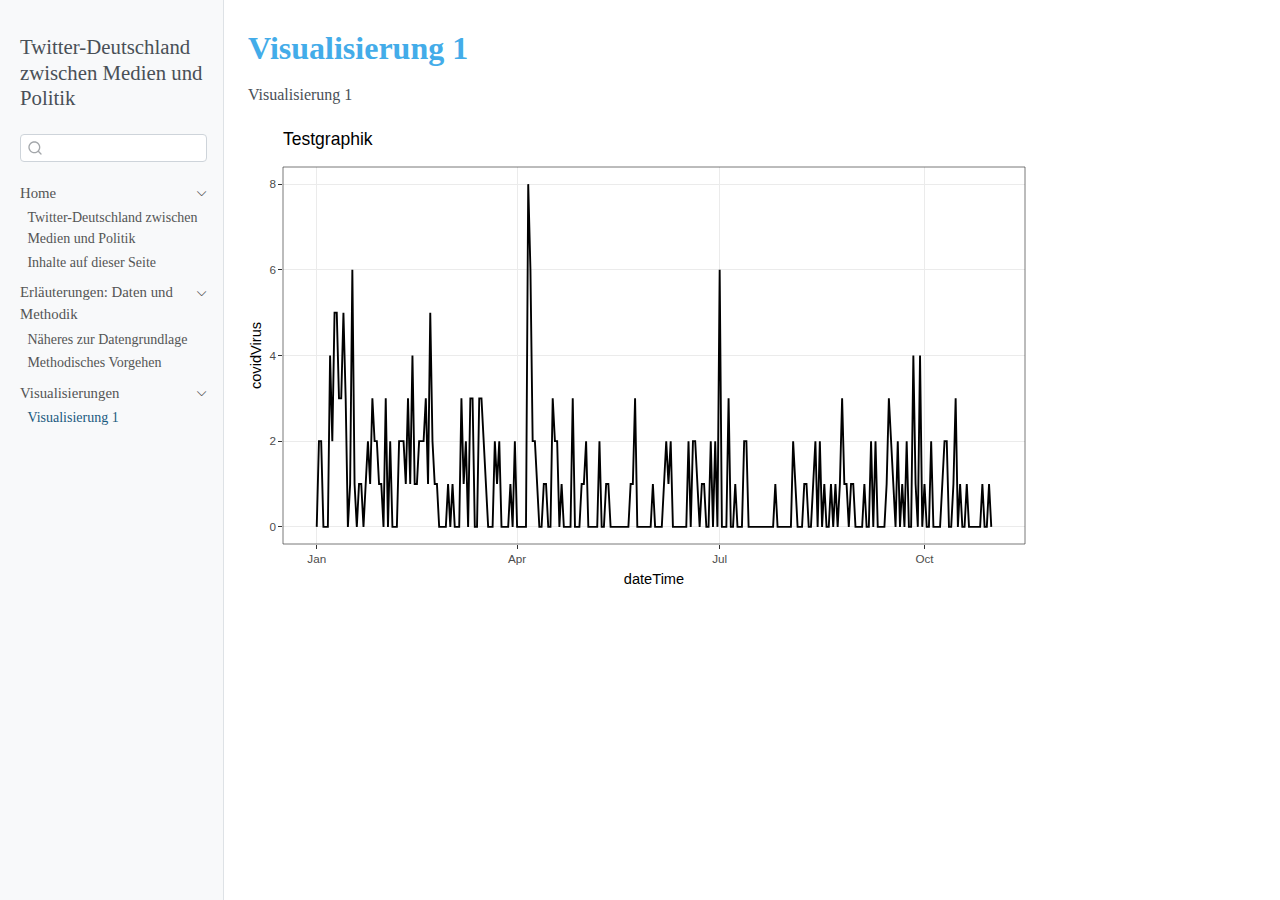
==== commit 9904d251: "update site" ====
--- a/docs/001_Testgraphik.html
+++ b/docs/001_Testgraphik.html
@@ -7,7 +7,7 @@
 <meta name="viewport" content="width=device-width, initial-scale=1.0, user-scalable=yes">
 
 
-<title>Twitter als politisches System - Visualisierung 1</title>
+<title>Twitter-Deutschland zwischen Medien und Politik - Visualisierung 1</title>
 <style>
 code{white-space: pre-wrap;}
 span.smallcaps{font-variant: small-caps;}
@@ -95,7 +95,7 @@
   <nav id="quarto-sidebar" class="sidebar collapse collapse-horizontal sidebar-navigation docked overflow-auto">
     <div class="pt-lg-2 mt-2 text-left sidebar-header">
     <div class="sidebar-title mb-0 py-0">
-      <a href="./">Twitter als politisches System</a> 
+      <a href="./">Twitter-Deutschland zwischen Medien und Politik</a> 
     </div>
       </div>
         <div class="mt-2 flex-shrink-0 align-items-center">
@@ -117,7 +117,13 @@
           <li class="sidebar-item">
   <div class="sidebar-item-container"> 
   <a href="./index.html" class="sidebar-item-text sidebar-link">
- <span class="menu-text">Masterarbeit an der Otto-Friedrich Universität Bamberg</span></a>
+ <span class="menu-text">Twitter-Deutschland zwischen Medien und Politik</span></a>
+  </div>
+</li>
+          <li class="sidebar-item">
+  <div class="sidebar-item-container"> 
+  <a href="./about.html" class="sidebar-item-text sidebar-link">
+ <span class="menu-text">Inhalte auf dieser Seite</span></a>
   </div>
 </li>
       </ul>
@@ -125,7 +131,7 @@
         <li class="sidebar-item sidebar-item-section">
       <div class="sidebar-item-container"> 
             <a class="sidebar-item-text sidebar-link text-start" data-bs-toggle="collapse" data-bs-target="#quarto-sidebar-section-2" aria-expanded="true">
- <span class="menu-text">Über diese Seite</span></a>
+ <span class="menu-text">Erläuterungen: Daten und Methodik</span></a>
           <a class="sidebar-item-toggle text-start" data-bs-toggle="collapse" data-bs-target="#quarto-sidebar-section-2" aria-expanded="true" aria-label="Abschnitt umschalten">
             <i class="bi bi-chevron-right ms-2"></i>
           </a> 
@@ -133,8 +139,14 @@
       <ul id="quarto-sidebar-section-2" class="collapse list-unstyled sidebar-section depth1 show">  
           <li class="sidebar-item">
   <div class="sidebar-item-container"> 
-  <a href="./about.html" class="sidebar-item-text sidebar-link">
- <span class="menu-text">Inhalt</span></a>
+  <a href="./datenteil_erlaeuterungen.html" class="sidebar-item-text sidebar-link">
+ <span class="menu-text">Näheres zur Datengrundlage</span></a>
+  </div>
+</li>
+          <li class="sidebar-item">
+  <div class="sidebar-item-container"> 
+  <a href="./methodik_erlaeuterungen.html" class="sidebar-item-text sidebar-link">
+ <span class="menu-text">Methodisches Vorgehen</span></a>
   </div>
 </li>
       </ul>
@@ -142,35 +154,12 @@
         <li class="sidebar-item sidebar-item-section">
       <div class="sidebar-item-container"> 
             <a class="sidebar-item-text sidebar-link text-start" data-bs-toggle="collapse" data-bs-target="#quarto-sidebar-section-3" aria-expanded="true">
- <span class="menu-text">Erläuterungen: Daten und Methodik</span></a>
+ <span class="menu-text">Visualisierungen</span></a>
           <a class="sidebar-item-toggle text-start" data-bs-toggle="collapse" data-bs-target="#quarto-sidebar-section-3" aria-expanded="true" aria-label="Abschnitt umschalten">
             <i class="bi bi-chevron-right ms-2"></i>
           </a> 
       </div>
       <ul id="quarto-sidebar-section-3" class="collapse list-unstyled sidebar-section depth1 show">  
-          <li class="sidebar-item">
-  <div class="sidebar-item-container"> 
-  <a href="./datenteil_erlaeuterungen.html" class="sidebar-item-text sidebar-link">
- <span class="menu-text">Näheres zur Datengrundlage</span></a>
-  </div>
-</li>
-          <li class="sidebar-item">
-  <div class="sidebar-item-container"> 
-  <a href="./methodik_erlaeuterungen.html" class="sidebar-item-text sidebar-link">
- <span class="menu-text">Methodisches Vorgehen</span></a>
-  </div>
-</li>
-      </ul>
-  </li>
-        <li class="sidebar-item sidebar-item-section">
-      <div class="sidebar-item-container"> 
-            <a class="sidebar-item-text sidebar-link text-start" data-bs-toggle="collapse" data-bs-target="#quarto-sidebar-section-4" aria-expanded="true">
- <span class="menu-text">Visualisierungen</span></a>
-          <a class="sidebar-item-toggle text-start" data-bs-toggle="collapse" data-bs-target="#quarto-sidebar-section-4" aria-expanded="true" aria-label="Abschnitt umschalten">
-            <i class="bi bi-chevron-right ms-2"></i>
-          </a> 
-      </div>
-      <ul id="quarto-sidebar-section-4" class="collapse list-unstyled sidebar-section depth1 show">  
           <li class="sidebar-item">
   <div class="sidebar-item-container"> 
   <a href="./001_Testgraphik.html" class="sidebar-item-text sidebar-link active">
@@ -210,8 +199,8 @@
 <p>Visualisierung 1</p>
 <div class="cell" data-layout-align="center">
 <div class="cell-output-display">
-<div class="plotly html-widget html-fill-item-overflow-hidden html-fill-item" id="htmlwidget-190f9208df4aa473fb1f" style="width:100%;height:464px;"></div>
-<script type="application/json" data-for="htmlwidget-190f9208df4aa473fb1f">{"x":{"data":[{"x":[18993,18994,18995,18996,18997,18998,18999,19000,19001,19002,19003,19004,19005,19006,19007,19008,19009,19010,19011,19012,19013,19014,19015,19016,19017,19018,19019,19020,19021,19022,19023,19024,19025,19026,19027,19028,19029,19030,19031,19032,19033,19034,19035,19036,19037,19038,19039,19040,19041,19042,19043,19044,19045,19046,19047,19048,19049,19050,19051,19052,19053,19054,19055,19056,19057,19058,19059,19060,19061,19062,19063,19064,19065,19066,19067,19068,19069,19070,19071,19072,19073,19074,19075,19076,19077,19078,19079,19080,19081,19082,19083,19084,19085,19086,19087,19088,19089,19090,19091,19092,19093,19094,19095,19096,19097,19098,19099,19100,19101,19102,19103,19104,19105,19106,19107,19108,19109,19110,19111,19112,19113,19114,19115,19116,19117,19118,19119,19120,19121,19122,19123,19124,19125,19126,19127,19128,19129,19130,19131,19132,19133,19134,19135,19136,19137,19138,19139,19140,19141,19142,19143,19144,19145,19146,19147,19148,19149,19150,19151,19152,19153,19154,19155,19156,19157,19158,19159,19160,19161,19162,19163,19164,19165,19166,19167,19168,19169,19170,19171,19172,19173,19174,19175,19176,19177,19178,19179,19180,19181,19182,19183,19184,19185,19186,19187,19188,19189,19190,19191,19192,19193,19194,19195,19196,19197,19198,19199,19200,19201,19202,19203,19204,19205,19206,19207,19208,19209,19210,19211,19212,19213,19214,19215,19216,19217,19218,19219,19220,19221,19222,19223,19224,19225,19226,19227,19228,19229,19230,19231,19232,19233,19234,19235,19236,19237,19238,19239,19240,19241,19242,19243,19244,19245,19246,19247,19248,19249,19250,19251,19252,19253,19254,19255,19256,19257,19258,19259,19260,19261,19262,19263,19264,19265,19266,19267,19268,19269,19270,19271,19272,19273,19274,19275,19276,19277,19278,19279,19280,19281,19282,19283,19284,19285,19286,19287,19288,19289,19290,19291,19292,19293,19294,19295,19296],"y":[0,2,2,0,0,0,4,2,5,5,3,3,5,3,0,1,6,1,0,1,1,0,1,2,1,3,2,2,1,1,0,3,0,2,0,0,0,2,2,2,1,3,1,4,1,1,2,2,2,3,1,5,2,1,1,0,0,0,0,1,0,1,0,0,0,3,1,2,0,3,3,0,0,3,3,2,1,0,0,0,2,1,2,0,0,0,0,1,0,2,0,0,0,0,0,8,6,2,2,1,0,0,1,1,0,0,3,2,2,0,1,0,0,0,0,3,0,0,0,1,1,2,0,0,0,0,0,2,0,0,1,1,0,0,0,0,0,0,0,0,0,1,1,3,0,0,0,0,0,0,0,1,0,0,0,0,1,2,1,2,0,0,0,0,0,0,0,2,0,2,2,1,0,1,1,0,0,2,0,2,0,6,0,0,0,3,0,0,1,0,0,0,2,2,0,0,0,0,0,0,0,0,0,0,0,0,1,0,0,0,0,0,0,0,2,1,0,0,0,1,1,0,0,1,2,0,2,0,1,0,0,1,0,1,0,1,3,1,1,0,1,1,0,0,0,0,1,0,0,2,0,2,0,0,0,0,1,3,2,1,0,2,0,1,0,2,0,0,4,1,0,4,0,1,0,0,2,0,0,0,0,1,2,2,0,0,1,3,0,1,0,0,1,0,0,0,0,0,0,1,0,0,1,0],"text":["dateTime: 2022-01-01<br />covidVirus: 0","dateTime: 2022-01-02<br />covidVirus: 2","dateTime: 2022-01-03<br />covidVirus: 2","dateTime: 2022-01-04<br />covidVirus: 0","dateTime: 2022-01-05<br />covidVirus: 0","dateTime: 2022-01-06<br />covidVirus: 0","dateTime: 2022-01-07<br />covidVirus: 4","dateTime: 2022-01-08<br />covidVirus: 2","dateTime: 2022-01-09<br />covidVirus: 5","dateTime: 2022-01-10<br />covidVirus: 5","dateTime: 2022-01-11<br />covidVirus: 3","dateTime: 2022-01-12<br />covidVirus: 3","dateTime: 2022-01-13<br />covidVirus: 5","dateTime: 2022-01-14<br />covidVirus: 3","dateTime: 2022-01-15<br />covidVirus: 0","dateTime: 2022-01-16<br />covidVirus: 1","dateTime: 2022-01-17<br />covidVirus: 6","dateTime: 2022-01-18<br />covidVirus: 1","dateTime: 2022-01-19<br />covidVirus: 0","dateTime: 2022-01-20<br />covidVirus: 1","dateTime: 2022-01-21<br />covidVirus: 1","dateTime: 2022-01-22<br />covidVirus: 0","dateTime: 2022-01-23<br />covidVirus: 1","dateTime: 2022-01-24<br />covidVirus: 2","dateTime: 2022-01-25<br />covidVirus: 1","dateTime: 2022-01-26<br />covidVirus: 3","dateTime: 2022-01-27<br />covidVirus: 2","dateTime: 2022-01-28<br />covidVirus: 2","dateTime: 2022-01-29<br />covidVirus: 1","dateTime: 2022-01-30<br />covidVirus: 1","dateTime: 2022-01-31<br />covidVirus: 0","dateTime: 2022-02-01<br />covidVirus: 3","dateTime: 2022-02-02<br />covidVirus: 0","dateTime: 2022-02-03<br />covidVirus: 2","dateTime: 2022-02-04<br />covidVirus: 0","dateTime: 2022-02-05<br />covidVirus: 0","dateTime: 2022-02-06<br />covidVirus: 0","dateTime: 2022-02-07<br />covidVirus: 2","dateTime: 2022-02-08<br />covidVirus: 2","dateTime: 2022-02-09<br />covidVirus: 2","dateTime: 2022-02-10<br />covidVirus: 1","dateTime: 2022-02-11<br />covidVirus: 3","dateTime: 2022-02-12<br />covidVirus: 1","dateTime: 2022-02-13<br />covidVirus: 4","dateTime: 2022-02-14<br />covidVirus: 1","dateTime: 2022-02-15<br />covidVirus: 1","dateTime: 2022-02-16<br />covidVirus: 2","dateTime: 2022-02-17<br />covidVirus: 2","dateTime: 2022-02-18<br />covidVirus: 2","dateTime: 2022-02-19<br />covidVirus: 3","dateTime: 2022-02-20<br />covidVirus: 1","dateTime: 2022-02-21<br />covidVirus: 5","dateTime: 2022-02-22<br />covidVirus: 2","dateTime: 2022-02-23<br />covidVirus: 1","dateTime: 2022-02-24<br />covidVirus: 1","dateTime: 2022-02-25<br />covidVirus: 0","dateTime: 2022-02-26<br />covidVirus: 0","dateTime: 2022-02-27<br />covidVirus: 0","dateTime: 2022-02-28<br />covidVirus: 0","dateTime: 2022-03-01<br />covidVirus: 1","dateTime: 2022-03-02<br />covidVirus: 0","dateTime: 2022-03-03<br />covidVirus: 1","dateTime: 2022-03-04<br />covidVirus: 0","dateTime: 2022-03-05<br />covidVirus: 0","dateTime: 2022-03-06<br />covidVirus: 0","dateTime: 2022-03-07<br />covidVirus: 3","dateTime: 2022-03-08<br />covidVirus: 1","dateTime: 2022-03-09<br />covidVirus: 2","dateTime: 2022-03-10<br />covidVirus: 0","dateTime: 2022-03-11<br />covidVirus: 3","dateTime: 2022-03-12<br />covidVirus: 3","dateTime: 2022-03-13<br />covidVirus: 0","dateTime: 2022-03-14<br />covidVirus: 0","dateTime: 2022-03-15<br />covidVirus: 3","dateTime: 2022-03-16<br />covidVirus: 3","dateTime: 2022-03-17<br />covidVirus: 2","dateTime: 2022-03-18<br />covidVirus: 1","dateTime: 2022-03-19<br />covidVirus: 0","dateTime: 2022-03-20<br />covidVirus: 0","dateTime: 2022-03-21<br />covidVirus: 0","dateTime: 2022-03-22<br />covidVirus: 2","dateTime: 2022-03-23<br />covidVirus: 1","dateTime: 2022-03-24<br />covidVirus: 2","dateTime: 2022-03-25<br />covidVirus: 0","dateTime: 2022-03-26<br />covidVirus: 0","dateTime: 2022-03-27<br />covidVirus: 0","dateTime: 2022-03-28<br />covidVirus: 0","dateTime: 2022-03-29<br />covidVirus: 1","dateTime: 2022-03-30<br />covidVirus: 0","dateTime: 2022-03-31<br />covidVirus: 2","dateTime: 2022-04-01<br />covidVirus: 0","dateTime: 2022-04-02<br />covidVirus: 0","dateTime: 2022-04-03<br />covidVirus: 0","dateTime: 2022-04-04<br />covidVirus: 0","dateTime: 2022-04-05<br />covidVirus: 0","dateTime: 2022-04-06<br />covidVirus: 8","dateTime: 2022-04-07<br />covidVirus: 6","dateTime: 2022-04-08<br />covidVirus: 2","dateTime: 2022-04-09<br />covidVirus: 2","dateTime: 2022-04-10<br />covidVirus: 1","dateTime: 2022-04-11<br />covidVirus: 0","dateTime: 2022-04-12<br />covidVirus: 0","dateTime: 2022-04-13<br />covidVirus: 1","dateTime: 2022-04-14<br />covidVirus: 1","dateTime: 2022-04-15<br />covidVirus: 0","dateTime: 2022-04-16<br />covidVirus: 0","dateTime: 2022-04-17<br />covidVirus: 3","dateTime: 2022-04-18<br />covidVirus: 2","dateTime: 2022-04-19<br />covidVirus: 2","dateTime: 2022-04-20<br />covidVirus: 0","dateTime: 2022-04-21<br />covidVirus: 1","dateTime: 2022-04-22<br />covidVirus: 0","dateTime: 2022-04-23<br />covidVirus: 0","dateTime: 2022-04-24<br />covidVirus: 0","dateTime: 2022-04-25<br />covidVirus: 0","dateTime: 2022-04-26<br />covidVirus: 3","dateTime: 2022-04-27<br />covidVirus: 0","dateTime: 2022-04-28<br />covidVirus: 0","dateTime: 2022-04-29<br />covidVirus: 0","dateTime: 2022-04-30<br />covidVirus: 1","dateTime: 2022-05-01<br />covidVirus: 1","dateTime: 2022-05-02<br />covidVirus: 2","dateTime: 2022-05-03<br />covidVirus: 0","dateTime: 2022-05-04<br />covidVirus: 0","dateTime: 2022-05-05<br />covidVirus: 0","dateTime: 2022-05-06<br />covidVirus: 0","dateTime: 2022-05-07<br />covidVirus: 0","dateTime: 2022-05-08<br />covidVirus: 2","dateTime: 2022-05-09<br />covidVirus: 0","dateTime: 2022-05-10<br />covidVirus: 0","dateTime: 2022-05-11<br />covidVirus: 1","dateTime: 2022-05-12<br />covidVirus: 1","dateTime: 2022-05-13<br />covidVirus: 0","dateTime: 2022-05-14<br />covidVirus: 0","dateTime: 2022-05-15<br />covidVirus: 0","dateTime: 2022-05-16<br />covidVirus: 0","dateTime: 2022-05-17<br />covidVirus: 0","dateTime: 2022-05-18<br />covidVirus: 0","dateTime: 2022-05-19<br />covidVirus: 0","dateTime: 2022-05-20<br />covidVirus: 0","dateTime: 2022-05-21<br />covidVirus: 0","dateTime: 2022-05-22<br />covidVirus: 1","dateTime: 2022-05-23<br />covidVirus: 1","dateTime: 2022-05-24<br />covidVirus: 3","dateTime: 2022-05-25<br />covidVirus: 0","dateTime: 2022-05-26<br />covidVirus: 0","dateTime: 2022-05-27<br />covidVirus: 0","dateTime: 2022-05-28<br />covidVirus: 0","dateTime: 2022-05-29<br />covidVirus: 0","dateTime: 2022-05-30<br />covidVirus: 0","dateTime: 2022-05-31<br />covidVirus: 0","dateTime: 2022-06-01<br />covidVirus: 1","dateTime: 2022-06-02<br />covidVirus: 0","dateTime: 2022-06-03<br />covidVirus: 0","dateTime: 2022-06-04<br />covidVirus: 0","dateTime: 2022-06-05<br />covidVirus: 0","dateTime: 2022-06-06<br />covidVirus: 1","dateTime: 2022-06-07<br />covidVirus: 2","dateTime: 2022-06-08<br />covidVirus: 1","dateTime: 2022-06-09<br />covidVirus: 2","dateTime: 2022-06-10<br />covidVirus: 0","dateTime: 2022-06-11<br />covidVirus: 0","dateTime: 2022-06-12<br />covidVirus: 0","dateTime: 2022-06-13<br />covidVirus: 0","dateTime: 2022-06-14<br />covidVirus: 0","dateTime: 2022-06-15<br />covidVirus: 0","dateTime: 2022-06-16<br />covidVirus: 0","dateTime: 2022-06-17<br />covidVirus: 2","dateTime: 2022-06-18<br />covidVirus: 0","dateTime: 2022-06-19<br />covidVirus: 2","dateTime: 2022-06-20<br />covidVirus: 2","dateTime: 2022-06-21<br />covidVirus: 1","dateTime: 2022-06-22<br />covidVirus: 0","dateTime: 2022-06-23<br />covidVirus: 1","dateTime: 2022-06-24<br />covidVirus: 1","dateTime: 2022-06-25<br />covidVirus: 0","dateTime: 2022-06-26<br />covidVirus: 0","dateTime: 2022-06-27<br />covidVirus: 2","dateTime: 2022-06-28<br />covidVirus: 0","dateTime: 2022-06-29<br />covidVirus: 2","dateTime: 2022-06-30<br />covidVirus: 0","dateTime: 2022-07-01<br />covidVirus: 6","dateTime: 2022-07-02<br />covidVirus: 0","dateTime: 2022-07-03<br />covidVirus: 0","dateTime: 2022-07-04<br />covidVirus: 0","dateTime: 2022-07-05<br />covidVirus: 3","dateTime: 2022-07-06<br />covidVirus: 0","dateTime: 2022-07-07<br />covidVirus: 0","dateTime: 2022-07-08<br />covidVirus: 1","dateTime: 2022-07-09<br />covidVirus: 0","dateTime: 2022-07-10<br />covidVirus: 0","dateTime: 2022-07-11<br />covidVirus: 0","dateTime: 2022-07-12<br />covidVirus: 2","dateTime: 2022-07-13<br />covidVirus: 2","dateTime: 2022-07-14<br />covidVirus: 0","dateTime: 2022-07-15<br />covidVirus: 0","dateTime: 2022-07-16<br />covidVirus: 0","dateTime: 2022-07-17<br />covidVirus: 0","dateTime: 2022-07-18<br />covidVirus: 0","dateTime: 2022-07-19<br />covidVirus: 0","dateTime: 2022-07-20<br />covidVirus: 0","dateTime: 2022-07-21<br />covidVirus: 0","dateTime: 2022-07-22<br />covidVirus: 0","dateTime: 2022-07-23<br />covidVirus: 0","dateTime: 2022-07-24<br />covidVirus: 0","dateTime: 2022-07-25<br />covidVirus: 0","dateTime: 2022-07-26<br />covidVirus: 1","dateTime: 2022-07-27<br />covidVirus: 0","dateTime: 2022-07-28<br />covidVirus: 0","dateTime: 2022-07-29<br />covidVirus: 0","dateTime: 2022-07-30<br />covidVirus: 0","dateTime: 2022-07-31<br />covidVirus: 0","dateTime: 2022-08-01<br />covidVirus: 0","dateTime: 2022-08-02<br />covidVirus: 0","dateTime: 2022-08-03<br />covidVirus: 2","dateTime: 2022-08-04<br />covidVirus: 1","dateTime: 2022-08-05<br />covidVirus: 0","dateTime: 2022-08-06<br />covidVirus: 0","dateTime: 2022-08-07<br />covidVirus: 0","dateTime: 2022-08-08<br />covidVirus: 1","dateTime: 2022-08-09<br />covidVirus: 1","dateTime: 2022-08-10<br />covidVirus: 0","dateTime: 2022-08-11<br />covidVirus: 0","dateTime: 2022-08-12<br />covidVirus: 1","dateTime: 2022-08-13<br />covidVirus: 2","dateTime: 2022-08-14<br />covidVirus: 0","dateTime: 2022-08-15<br />covidVirus: 2","dateTime: 2022-08-16<br />covidVirus: 0","dateTime: 2022-08-17<br />covidVirus: 1","dateTime: 2022-08-18<br />covidVirus: 0","dateTime: 2022-08-19<br />covidVirus: 0","dateTime: 2022-08-20<br />covidVirus: 1","dateTime: 2022-08-21<br />covidVirus: 0","dateTime: 2022-08-22<br />covidVirus: 1","dateTime: 2022-08-23<br />covidVirus: 0","dateTime: 2022-08-24<br />covidVirus: 1","dateTime: 2022-08-25<br />covidVirus: 3","dateTime: 2022-08-26<br />covidVirus: 1","dateTime: 2022-08-27<br />covidVirus: 1","dateTime: 2022-08-28<br />covidVirus: 0","dateTime: 2022-08-29<br />covidVirus: 1","dateTime: 2022-08-30<br />covidVirus: 1","dateTime: 2022-08-31<br />covidVirus: 0","dateTime: 2022-09-01<br />covidVirus: 0","dateTime: 2022-09-02<br />covidVirus: 0","dateTime: 2022-09-03<br />covidVirus: 0","dateTime: 2022-09-04<br />covidVirus: 1","dateTime: 2022-09-05<br />covidVirus: 0","dateTime: 2022-09-06<br />covidVirus: 0","dateTime: 2022-09-07<br />covidVirus: 2","dateTime: 2022-09-08<br />covidVirus: 0","dateTime: 2022-09-09<br />covidVirus: 2","dateTime: 2022-09-10<br />covidVirus: 0","dateTime: 2022-09-11<br />covidVirus: 0","dateTime: 2022-09-12<br />covidVirus: 0","dateTime: 2022-09-13<br />covidVirus: 0","dateTime: 2022-09-14<br />covidVirus: 1","dateTime: 2022-09-15<br />covidVirus: 3","dateTime: 2022-09-16<br />covidVirus: 2","dateTime: 2022-09-17<br />covidVirus: 1","dateTime: 2022-09-18<br />covidVirus: 0","dateTime: 2022-09-19<br />covidVirus: 2","dateTime: 2022-09-20<br />covidVirus: 0","dateTime: 2022-09-21<br />covidVirus: 1","dateTime: 2022-09-22<br />covidVirus: 0","dateTime: 2022-09-23<br />covidVirus: 2","dateTime: 2022-09-24<br />covidVirus: 0","dateTime: 2022-09-25<br />covidVirus: 0","dateTime: 2022-09-26<br />covidVirus: 4","dateTime: 2022-09-27<br />covidVirus: 1","dateTime: 2022-09-28<br />covidVirus: 0","dateTime: 2022-09-29<br />covidVirus: 4","dateTime: 2022-09-30<br />covidVirus: 0","dateTime: 2022-10-01<br />covidVirus: 1","dateTime: 2022-10-02<br />covidVirus: 0","dateTime: 2022-10-03<br />covidVirus: 0","dateTime: 2022-10-04<br />covidVirus: 2","dateTime: 2022-10-05<br />covidVirus: 0","dateTime: 2022-10-06<br />covidVirus: 0","dateTime: 2022-10-07<br />covidVirus: 0","dateTime: 2022-10-08<br />covidVirus: 0","dateTime: 2022-10-09<br />covidVirus: 1","dateTime: 2022-10-10<br />covidVirus: 2","dateTime: 2022-10-11<br />covidVirus: 2","dateTime: 2022-10-12<br />covidVirus: 0","dateTime: 2022-10-13<br />covidVirus: 0","dateTime: 2022-10-14<br />covidVirus: 1","dateTime: 2022-10-15<br />covidVirus: 3","dateTime: 2022-10-16<br />covidVirus: 0","dateTime: 2022-10-17<br />covidVirus: 1","dateTime: 2022-10-18<br />covidVirus: 0","dateTime: 2022-10-19<br />covidVirus: 0","dateTime: 2022-10-20<br />covidVirus: 1","dateTime: 2022-10-21<br />covidVirus: 0","dateTime: 2022-10-22<br />covidVirus: 0","dateTime: 2022-10-23<br />covidVirus: 0","dateTime: 2022-10-24<br />covidVirus: 0","dateTime: 2022-10-25<br />covidVirus: 0","dateTime: 2022-10-26<br />covidVirus: 0","dateTime: 2022-10-27<br />covidVirus: 1","dateTime: 2022-10-28<br />covidVirus: 0","dateTime: 2022-10-29<br />covidVirus: 0","dateTime: 2022-10-30<br />covidVirus: 1","dateTime: 2022-10-31<br />covidVirus: 0"],"type":"scatter","mode":"lines","line":{"width":1.8897637795275593,"color":"rgba(0,0,0,1)","dash":"solid"},"hoveron":"points","showlegend":false,"xaxis":"x","yaxis":"y","hoverinfo":"text","frame":null}],"layout":{"margin":{"t":43.762557077625573,"r":7.3059360730593621,"b":40.182648401826491,"l":31.415525114155255},"plot_bgcolor":"rgba(255,255,255,1)","paper_bgcolor":"rgba(255,255,255,1)","font":{"color":"rgba(0,0,0,1)","family":"","size":14.611872146118724},"title":{"text":"Testgraphik","font":{"color":"rgba(0,0,0,1)","family":"","size":17.534246575342465},"x":0,"xref":"paper"},"xaxis":{"domain":[0,1],"automargin":true,"type":"linear","autorange":false,"range":[18977.849999999999,19311.150000000001],"tickmode":"array","ticktext":["Jan","Apr","Jul","Oct"],"tickvals":[18993,19083,19174,19266],"categoryorder":"array","categoryarray":["Jan","Apr","Jul","Oct"],"nticks":null,"ticks":"outside","tickcolor":"rgba(51,51,51,1)","ticklen":3.6529680365296811,"tickwidth":0.66417600664176002,"showticklabels":true,"tickfont":{"color":"rgba(77,77,77,1)","family":"","size":11.68949771689498},"tickangle":-0,"showline":false,"linecolor":null,"linewidth":0,"showgrid":true,"gridcolor":"rgba(235,235,235,1)","gridwidth":0.66417600664176002,"zeroline":false,"anchor":"y","title":{"text":"dateTime","font":{"color":"rgba(0,0,0,1)","family":"","size":14.611872146118724}},"hoverformat":".2f"},"yaxis":{"domain":[0,1],"automargin":true,"type":"linear","autorange":false,"range":[-0.40000000000000002,8.4000000000000004],"tickmode":"array","ticktext":["0","2","4","6","8"],"tickvals":[0,2,4,6,8],"categoryorder":"array","categoryarray":["0","2","4","6","8"],"nticks":null,"ticks":"outside","tickcolor":"rgba(51,51,51,1)","ticklen":3.6529680365296811,"tickwidth":0.66417600664176002,"showticklabels":true,"tickfont":{"color":"rgba(77,77,77,1)","family":"","size":11.68949771689498},"tickangle":-0,"showline":false,"linecolor":null,"linewidth":0,"showgrid":true,"gridcolor":"rgba(235,235,235,1)","gridwidth":0.66417600664176002,"zeroline":false,"anchor":"x","title":{"text":"covidVirus","font":{"color":"rgba(0,0,0,1)","family":"","size":14.611872146118724}},"hoverformat":".2f"},"shapes":[{"type":"rect","fillcolor":"transparent","line":{"color":"rgba(51,51,51,1)","width":0.66417600664176002,"linetype":"solid"},"yref":"paper","xref":"paper","x0":0,"x1":1,"y0":0,"y1":1}],"showlegend":false,"legend":{"bgcolor":"rgba(255,255,255,1)","bordercolor":"transparent","borderwidth":1.8897637795275593,"font":{"color":"rgba(0,0,0,1)","family":"","size":11.68949771689498}},"hovermode":"closest","barmode":"relative"},"config":{"doubleClick":"reset","modeBarButtonsToAdd":["hoverclosest","hovercompare"],"showSendToCloud":false},"source":"A","attrs":{"69cff0e4c05":{"x":{},"y":{},"type":"scatter"}},"cur_data":"69cff0e4c05","visdat":{"69cff0e4c05":["function (y) ","x"]},"highlight":{"on":"plotly_click","persistent":false,"dynamic":false,"selectize":false,"opacityDim":0.20000000000000001,"selected":{"opacity":1},"debounce":0},"shinyEvents":["plotly_hover","plotly_click","plotly_selected","plotly_relayout","plotly_brushed","plotly_brushing","plotly_clickannotation","plotly_doubleclick","plotly_deselect","plotly_afterplot","plotly_sunburstclick"],"base_url":"https://plot.ly"},"evals":[],"jsHooks":[]}</script>
+<div class="plotly html-widget html-fill-item-overflow-hidden html-fill-item" id="htmlwidget-ee0008923d211b5c830e" style="width:100%;height:464px;"></div>
+<script type="application/json" data-for="htmlwidget-ee0008923d211b5c830e">{"x":{"data":[{"x":[18993,18994,18995,18996,18997,18998,18999,19000,19001,19002,19003,19004,19005,19006,19007,19008,19009,19010,19011,19012,19013,19014,19015,19016,19017,19018,19019,19020,19021,19022,19023,19024,19025,19026,19027,19028,19029,19030,19031,19032,19033,19034,19035,19036,19037,19038,19039,19040,19041,19042,19043,19044,19045,19046,19047,19048,19049,19050,19051,19052,19053,19054,19055,19056,19057,19058,19059,19060,19061,19062,19063,19064,19065,19066,19067,19068,19069,19070,19071,19072,19073,19074,19075,19076,19077,19078,19079,19080,19081,19082,19083,19084,19085,19086,19087,19088,19089,19090,19091,19092,19093,19094,19095,19096,19097,19098,19099,19100,19101,19102,19103,19104,19105,19106,19107,19108,19109,19110,19111,19112,19113,19114,19115,19116,19117,19118,19119,19120,19121,19122,19123,19124,19125,19126,19127,19128,19129,19130,19131,19132,19133,19134,19135,19136,19137,19138,19139,19140,19141,19142,19143,19144,19145,19146,19147,19148,19149,19150,19151,19152,19153,19154,19155,19156,19157,19158,19159,19160,19161,19162,19163,19164,19165,19166,19167,19168,19169,19170,19171,19172,19173,19174,19175,19176,19177,19178,19179,19180,19181,19182,19183,19184,19185,19186,19187,19188,19189,19190,19191,19192,19193,19194,19195,19196,19197,19198,19199,19200,19201,19202,19203,19204,19205,19206,19207,19208,19209,19210,19211,19212,19213,19214,19215,19216,19217,19218,19219,19220,19221,19222,19223,19224,19225,19226,19227,19228,19229,19230,19231,19232,19233,19234,19235,19236,19237,19238,19239,19240,19241,19242,19243,19244,19245,19246,19247,19248,19249,19250,19251,19252,19253,19254,19255,19256,19257,19258,19259,19260,19261,19262,19263,19264,19265,19266,19267,19268,19269,19270,19271,19272,19273,19274,19275,19276,19277,19278,19279,19280,19281,19282,19283,19284,19285,19286,19287,19288,19289,19290,19291,19292,19293,19294,19295,19296],"y":[0,2,2,0,0,0,4,2,5,5,3,3,5,3,0,1,6,1,0,1,1,0,1,2,1,3,2,2,1,1,0,3,0,2,0,0,0,2,2,2,1,3,1,4,1,1,2,2,2,3,1,5,2,1,1,0,0,0,0,1,0,1,0,0,0,3,1,2,0,3,3,0,0,3,3,2,1,0,0,0,2,1,2,0,0,0,0,1,0,2,0,0,0,0,0,8,6,2,2,1,0,0,1,1,0,0,3,2,2,0,1,0,0,0,0,3,0,0,0,1,1,2,0,0,0,0,0,2,0,0,1,1,0,0,0,0,0,0,0,0,0,1,1,3,0,0,0,0,0,0,0,1,0,0,0,0,1,2,1,2,0,0,0,0,0,0,0,2,0,2,2,1,0,1,1,0,0,2,0,2,0,6,0,0,0,3,0,0,1,0,0,0,2,2,0,0,0,0,0,0,0,0,0,0,0,0,1,0,0,0,0,0,0,0,2,1,0,0,0,1,1,0,0,1,2,0,2,0,1,0,0,1,0,1,0,1,3,1,1,0,1,1,0,0,0,0,1,0,0,2,0,2,0,0,0,0,1,3,2,1,0,2,0,1,0,2,0,0,4,1,0,4,0,1,0,0,2,0,0,0,0,1,2,2,0,0,1,3,0,1,0,0,1,0,0,0,0,0,0,1,0,0,1,0],"text":["dateTime: 2022-01-01<br />covidVirus: 0","dateTime: 2022-01-02<br />covidVirus: 2","dateTime: 2022-01-03<br />covidVirus: 2","dateTime: 2022-01-04<br />covidVirus: 0","dateTime: 2022-01-05<br />covidVirus: 0","dateTime: 2022-01-06<br />covidVirus: 0","dateTime: 2022-01-07<br />covidVirus: 4","dateTime: 2022-01-08<br />covidVirus: 2","dateTime: 2022-01-09<br />covidVirus: 5","dateTime: 2022-01-10<br />covidVirus: 5","dateTime: 2022-01-11<br />covidVirus: 3","dateTime: 2022-01-12<br />covidVirus: 3","dateTime: 2022-01-13<br />covidVirus: 5","dateTime: 2022-01-14<br />covidVirus: 3","dateTime: 2022-01-15<br />covidVirus: 0","dateTime: 2022-01-16<br />covidVirus: 1","dateTime: 2022-01-17<br />covidVirus: 6","dateTime: 2022-01-18<br />covidVirus: 1","dateTime: 2022-01-19<br />covidVirus: 0","dateTime: 2022-01-20<br />covidVirus: 1","dateTime: 2022-01-21<br />covidVirus: 1","dateTime: 2022-01-22<br />covidVirus: 0","dateTime: 2022-01-23<br />covidVirus: 1","dateTime: 2022-01-24<br />covidVirus: 2","dateTime: 2022-01-25<br />covidVirus: 1","dateTime: 2022-01-26<br />covidVirus: 3","dateTime: 2022-01-27<br />covidVirus: 2","dateTime: 2022-01-28<br />covidVirus: 2","dateTime: 2022-01-29<br />covidVirus: 1","dateTime: 2022-01-30<br />covidVirus: 1","dateTime: 2022-01-31<br />covidVirus: 0","dateTime: 2022-02-01<br />covidVirus: 3","dateTime: 2022-02-02<br />covidVirus: 0","dateTime: 2022-02-03<br />covidVirus: 2","dateTime: 2022-02-04<br />covidVirus: 0","dateTime: 2022-02-05<br />covidVirus: 0","dateTime: 2022-02-06<br />covidVirus: 0","dateTime: 2022-02-07<br />covidVirus: 2","dateTime: 2022-02-08<br />covidVirus: 2","dateTime: 2022-02-09<br />covidVirus: 2","dateTime: 2022-02-10<br />covidVirus: 1","dateTime: 2022-02-11<br />covidVirus: 3","dateTime: 2022-02-12<br />covidVirus: 1","dateTime: 2022-02-13<br />covidVirus: 4","dateTime: 2022-02-14<br />covidVirus: 1","dateTime: 2022-02-15<br />covidVirus: 1","dateTime: 2022-02-16<br />covidVirus: 2","dateTime: 2022-02-17<br />covidVirus: 2","dateTime: 2022-02-18<br />covidVirus: 2","dateTime: 2022-02-19<br />covidVirus: 3","dateTime: 2022-02-20<br />covidVirus: 1","dateTime: 2022-02-21<br />covidVirus: 5","dateTime: 2022-02-22<br />covidVirus: 2","dateTime: 2022-02-23<br />covidVirus: 1","dateTime: 2022-02-24<br />covidVirus: 1","dateTime: 2022-02-25<br />covidVirus: 0","dateTime: 2022-02-26<br />covidVirus: 0","dateTime: 2022-02-27<br />covidVirus: 0","dateTime: 2022-02-28<br />covidVirus: 0","dateTime: 2022-03-01<br />covidVirus: 1","dateTime: 2022-03-02<br />covidVirus: 0","dateTime: 2022-03-03<br />covidVirus: 1","dateTime: 2022-03-04<br />covidVirus: 0","dateTime: 2022-03-05<br />covidVirus: 0","dateTime: 2022-03-06<br />covidVirus: 0","dateTime: 2022-03-07<br />covidVirus: 3","dateTime: 2022-03-08<br />covidVirus: 1","dateTime: 2022-03-09<br />covidVirus: 2","dateTime: 2022-03-10<br />covidVirus: 0","dateTime: 2022-03-11<br />covidVirus: 3","dateTime: 2022-03-12<br />covidVirus: 3","dateTime: 2022-03-13<br />covidVirus: 0","dateTime: 2022-03-14<br />covidVirus: 0","dateTime: 2022-03-15<br />covidVirus: 3","dateTime: 2022-03-16<br />covidVirus: 3","dateTime: 2022-03-17<br />covidVirus: 2","dateTime: 2022-03-18<br />covidVirus: 1","dateTime: 2022-03-19<br />covidVirus: 0","dateTime: 2022-03-20<br />covidVirus: 0","dateTime: 2022-03-21<br />covidVirus: 0","dateTime: 2022-03-22<br />covidVirus: 2","dateTime: 2022-03-23<br />covidVirus: 1","dateTime: 2022-03-24<br />covidVirus: 2","dateTime: 2022-03-25<br />covidVirus: 0","dateTime: 2022-03-26<br />covidVirus: 0","dateTime: 2022-03-27<br />covidVirus: 0","dateTime: 2022-03-28<br />covidVirus: 0","dateTime: 2022-03-29<br />covidVirus: 1","dateTime: 2022-03-30<br />covidVirus: 0","dateTime: 2022-03-31<br />covidVirus: 2","dateTime: 2022-04-01<br />covidVirus: 0","dateTime: 2022-04-02<br />covidVirus: 0","dateTime: 2022-04-03<br />covidVirus: 0","dateTime: 2022-04-04<br />covidVirus: 0","dateTime: 2022-04-05<br />covidVirus: 0","dateTime: 2022-04-06<br />covidVirus: 8","dateTime: 2022-04-07<br />covidVirus: 6","dateTime: 2022-04-08<br />covidVirus: 2","dateTime: 2022-04-09<br />covidVirus: 2","dateTime: 2022-04-10<br />covidVirus: 1","dateTime: 2022-04-11<br />covidVirus: 0","dateTime: 2022-04-12<br />covidVirus: 0","dateTime: 2022-04-13<br />covidVirus: 1","dateTime: 2022-04-14<br />covidVirus: 1","dateTime: 2022-04-15<br />covidVirus: 0","dateTime: 2022-04-16<br />covidVirus: 0","dateTime: 2022-04-17<br />covidVirus: 3","dateTime: 2022-04-18<br />covidVirus: 2","dateTime: 2022-04-19<br />covidVirus: 2","dateTime: 2022-04-20<br />covidVirus: 0","dateTime: 2022-04-21<br />covidVirus: 1","dateTime: 2022-04-22<br />covidVirus: 0","dateTime: 2022-04-23<br />covidVirus: 0","dateTime: 2022-04-24<br />covidVirus: 0","dateTime: 2022-04-25<br />covidVirus: 0","dateTime: 2022-04-26<br />covidVirus: 3","dateTime: 2022-04-27<br />covidVirus: 0","dateTime: 2022-04-28<br />covidVirus: 0","dateTime: 2022-04-29<br />covidVirus: 0","dateTime: 2022-04-30<br />covidVirus: 1","dateTime: 2022-05-01<br />covidVirus: 1","dateTime: 2022-05-02<br />covidVirus: 2","dateTime: 2022-05-03<br />covidVirus: 0","dateTime: 2022-05-04<br />covidVirus: 0","dateTime: 2022-05-05<br />covidVirus: 0","dateTime: 2022-05-06<br />covidVirus: 0","dateTime: 2022-05-07<br />covidVirus: 0","dateTime: 2022-05-08<br />covidVirus: 2","dateTime: 2022-05-09<br />covidVirus: 0","dateTime: 2022-05-10<br />covidVirus: 0","dateTime: 2022-05-11<br />covidVirus: 1","dateTime: 2022-05-12<br />covidVirus: 1","dateTime: 2022-05-13<br />covidVirus: 0","dateTime: 2022-05-14<br />covidVirus: 0","dateTime: 2022-05-15<br />covidVirus: 0","dateTime: 2022-05-16<br />covidVirus: 0","dateTime: 2022-05-17<br />covidVirus: 0","dateTime: 2022-05-18<br />covidVirus: 0","dateTime: 2022-05-19<br />covidVirus: 0","dateTime: 2022-05-20<br />covidVirus: 0","dateTime: 2022-05-21<br />covidVirus: 0","dateTime: 2022-05-22<br />covidVirus: 1","dateTime: 2022-05-23<br />covidVirus: 1","dateTime: 2022-05-24<br />covidVirus: 3","dateTime: 2022-05-25<br />covidVirus: 0","dateTime: 2022-05-26<br />covidVirus: 0","dateTime: 2022-05-27<br />covidVirus: 0","dateTime: 2022-05-28<br />covidVirus: 0","dateTime: 2022-05-29<br />covidVirus: 0","dateTime: 2022-05-30<br />covidVirus: 0","dateTime: 2022-05-31<br />covidVirus: 0","dateTime: 2022-06-01<br />covidVirus: 1","dateTime: 2022-06-02<br />covidVirus: 0","dateTime: 2022-06-03<br />covidVirus: 0","dateTime: 2022-06-04<br />covidVirus: 0","dateTime: 2022-06-05<br />covidVirus: 0","dateTime: 2022-06-06<br />covidVirus: 1","dateTime: 2022-06-07<br />covidVirus: 2","dateTime: 2022-06-08<br />covidVirus: 1","dateTime: 2022-06-09<br />covidVirus: 2","dateTime: 2022-06-10<br />covidVirus: 0","dateTime: 2022-06-11<br />covidVirus: 0","dateTime: 2022-06-12<br />covidVirus: 0","dateTime: 2022-06-13<br />covidVirus: 0","dateTime: 2022-06-14<br />covidVirus: 0","dateTime: 2022-06-15<br />covidVirus: 0","dateTime: 2022-06-16<br />covidVirus: 0","dateTime: 2022-06-17<br />covidVirus: 2","dateTime: 2022-06-18<br />covidVirus: 0","dateTime: 2022-06-19<br />covidVirus: 2","dateTime: 2022-06-20<br />covidVirus: 2","dateTime: 2022-06-21<br />covidVirus: 1","dateTime: 2022-06-22<br />covidVirus: 0","dateTime: 2022-06-23<br />covidVirus: 1","dateTime: 2022-06-24<br />covidVirus: 1","dateTime: 2022-06-25<br />covidVirus: 0","dateTime: 2022-06-26<br />covidVirus: 0","dateTime: 2022-06-27<br />covidVirus: 2","dateTime: 2022-06-28<br />covidVirus: 0","dateTime: 2022-06-29<br />covidVirus: 2","dateTime: 2022-06-30<br />covidVirus: 0","dateTime: 2022-07-01<br />covidVirus: 6","dateTime: 2022-07-02<br />covidVirus: 0","dateTime: 2022-07-03<br />covidVirus: 0","dateTime: 2022-07-04<br />covidVirus: 0","dateTime: 2022-07-05<br />covidVirus: 3","dateTime: 2022-07-06<br />covidVirus: 0","dateTime: 2022-07-07<br />covidVirus: 0","dateTime: 2022-07-08<br />covidVirus: 1","dateTime: 2022-07-09<br />covidVirus: 0","dateTime: 2022-07-10<br />covidVirus: 0","dateTime: 2022-07-11<br />covidVirus: 0","dateTime: 2022-07-12<br />covidVirus: 2","dateTime: 2022-07-13<br />covidVirus: 2","dateTime: 2022-07-14<br />covidVirus: 0","dateTime: 2022-07-15<br />covidVirus: 0","dateTime: 2022-07-16<br />covidVirus: 0","dateTime: 2022-07-17<br />covidVirus: 0","dateTime: 2022-07-18<br />covidVirus: 0","dateTime: 2022-07-19<br />covidVirus: 0","dateTime: 2022-07-20<br />covidVirus: 0","dateTime: 2022-07-21<br />covidVirus: 0","dateTime: 2022-07-22<br />covidVirus: 0","dateTime: 2022-07-23<br />covidVirus: 0","dateTime: 2022-07-24<br />covidVirus: 0","dateTime: 2022-07-25<br />covidVirus: 0","dateTime: 2022-07-26<br />covidVirus: 1","dateTime: 2022-07-27<br />covidVirus: 0","dateTime: 2022-07-28<br />covidVirus: 0","dateTime: 2022-07-29<br />covidVirus: 0","dateTime: 2022-07-30<br />covidVirus: 0","dateTime: 2022-07-31<br />covidVirus: 0","dateTime: 2022-08-01<br />covidVirus: 0","dateTime: 2022-08-02<br />covidVirus: 0","dateTime: 2022-08-03<br />covidVirus: 2","dateTime: 2022-08-04<br />covidVirus: 1","dateTime: 2022-08-05<br />covidVirus: 0","dateTime: 2022-08-06<br />covidVirus: 0","dateTime: 2022-08-07<br />covidVirus: 0","dateTime: 2022-08-08<br />covidVirus: 1","dateTime: 2022-08-09<br />covidVirus: 1","dateTime: 2022-08-10<br />covidVirus: 0","dateTime: 2022-08-11<br />covidVirus: 0","dateTime: 2022-08-12<br />covidVirus: 1","dateTime: 2022-08-13<br />covidVirus: 2","dateTime: 2022-08-14<br />covidVirus: 0","dateTime: 2022-08-15<br />covidVirus: 2","dateTime: 2022-08-16<br />covidVirus: 0","dateTime: 2022-08-17<br />covidVirus: 1","dateTime: 2022-08-18<br />covidVirus: 0","dateTime: 2022-08-19<br />covidVirus: 0","dateTime: 2022-08-20<br />covidVirus: 1","dateTime: 2022-08-21<br />covidVirus: 0","dateTime: 2022-08-22<br />covidVirus: 1","dateTime: 2022-08-23<br />covidVirus: 0","dateTime: 2022-08-24<br />covidVirus: 1","dateTime: 2022-08-25<br />covidVirus: 3","dateTime: 2022-08-26<br />covidVirus: 1","dateTime: 2022-08-27<br />covidVirus: 1","dateTime: 2022-08-28<br />covidVirus: 0","dateTime: 2022-08-29<br />covidVirus: 1","dateTime: 2022-08-30<br />covidVirus: 1","dateTime: 2022-08-31<br />covidVirus: 0","dateTime: 2022-09-01<br />covidVirus: 0","dateTime: 2022-09-02<br />covidVirus: 0","dateTime: 2022-09-03<br />covidVirus: 0","dateTime: 2022-09-04<br />covidVirus: 1","dateTime: 2022-09-05<br />covidVirus: 0","dateTime: 2022-09-06<br />covidVirus: 0","dateTime: 2022-09-07<br />covidVirus: 2","dateTime: 2022-09-08<br />covidVirus: 0","dateTime: 2022-09-09<br />covidVirus: 2","dateTime: 2022-09-10<br />covidVirus: 0","dateTime: 2022-09-11<br />covidVirus: 0","dateTime: 2022-09-12<br />covidVirus: 0","dateTime: 2022-09-13<br />covidVirus: 0","dateTime: 2022-09-14<br />covidVirus: 1","dateTime: 2022-09-15<br />covidVirus: 3","dateTime: 2022-09-16<br />covidVirus: 2","dateTime: 2022-09-17<br />covidVirus: 1","dateTime: 2022-09-18<br />covidVirus: 0","dateTime: 2022-09-19<br />covidVirus: 2","dateTime: 2022-09-20<br />covidVirus: 0","dateTime: 2022-09-21<br />covidVirus: 1","dateTime: 2022-09-22<br />covidVirus: 0","dateTime: 2022-09-23<br />covidVirus: 2","dateTime: 2022-09-24<br />covidVirus: 0","dateTime: 2022-09-25<br />covidVirus: 0","dateTime: 2022-09-26<br />covidVirus: 4","dateTime: 2022-09-27<br />covidVirus: 1","dateTime: 2022-09-28<br />covidVirus: 0","dateTime: 2022-09-29<br />covidVirus: 4","dateTime: 2022-09-30<br />covidVirus: 0","dateTime: 2022-10-01<br />covidVirus: 1","dateTime: 2022-10-02<br />covidVirus: 0","dateTime: 2022-10-03<br />covidVirus: 0","dateTime: 2022-10-04<br />covidVirus: 2","dateTime: 2022-10-05<br />covidVirus: 0","dateTime: 2022-10-06<br />covidVirus: 0","dateTime: 2022-10-07<br />covidVirus: 0","dateTime: 2022-10-08<br />covidVirus: 0","dateTime: 2022-10-09<br />covidVirus: 1","dateTime: 2022-10-10<br />covidVirus: 2","dateTime: 2022-10-11<br />covidVirus: 2","dateTime: 2022-10-12<br />covidVirus: 0","dateTime: 2022-10-13<br />covidVirus: 0","dateTime: 2022-10-14<br />covidVirus: 1","dateTime: 2022-10-15<br />covidVirus: 3","dateTime: 2022-10-16<br />covidVirus: 0","dateTime: 2022-10-17<br />covidVirus: 1","dateTime: 2022-10-18<br />covidVirus: 0","dateTime: 2022-10-19<br />covidVirus: 0","dateTime: 2022-10-20<br />covidVirus: 1","dateTime: 2022-10-21<br />covidVirus: 0","dateTime: 2022-10-22<br />covidVirus: 0","dateTime: 2022-10-23<br />covidVirus: 0","dateTime: 2022-10-24<br />covidVirus: 0","dateTime: 2022-10-25<br />covidVirus: 0","dateTime: 2022-10-26<br />covidVirus: 0","dateTime: 2022-10-27<br />covidVirus: 1","dateTime: 2022-10-28<br />covidVirus: 0","dateTime: 2022-10-29<br />covidVirus: 0","dateTime: 2022-10-30<br />covidVirus: 1","dateTime: 2022-10-31<br />covidVirus: 0"],"type":"scatter","mode":"lines","line":{"width":1.8897637795275593,"color":"rgba(0,0,0,1)","dash":"solid"},"hoveron":"points","showlegend":false,"xaxis":"x","yaxis":"y","hoverinfo":"text","frame":null}],"layout":{"margin":{"t":43.762557077625573,"r":7.3059360730593621,"b":40.182648401826491,"l":31.415525114155255},"plot_bgcolor":"rgba(255,255,255,1)","paper_bgcolor":"rgba(255,255,255,1)","font":{"color":"rgba(0,0,0,1)","family":"","size":14.611872146118724},"title":{"text":"Testgraphik","font":{"color":"rgba(0,0,0,1)","family":"","size":17.534246575342465},"x":0,"xref":"paper"},"xaxis":{"domain":[0,1],"automargin":true,"type":"linear","autorange":false,"range":[18977.849999999999,19311.150000000001],"tickmode":"array","ticktext":["Jan","Apr","Jul","Oct"],"tickvals":[18993,19083,19174,19266],"categoryorder":"array","categoryarray":["Jan","Apr","Jul","Oct"],"nticks":null,"ticks":"outside","tickcolor":"rgba(51,51,51,1)","ticklen":3.6529680365296811,"tickwidth":0.66417600664176002,"showticklabels":true,"tickfont":{"color":"rgba(77,77,77,1)","family":"","size":11.68949771689498},"tickangle":-0,"showline":false,"linecolor":null,"linewidth":0,"showgrid":true,"gridcolor":"rgba(235,235,235,1)","gridwidth":0.66417600664176002,"zeroline":false,"anchor":"y","title":{"text":"dateTime","font":{"color":"rgba(0,0,0,1)","family":"","size":14.611872146118724}},"hoverformat":".2f"},"yaxis":{"domain":[0,1],"automargin":true,"type":"linear","autorange":false,"range":[-0.40000000000000002,8.4000000000000004],"tickmode":"array","ticktext":["0","2","4","6","8"],"tickvals":[0,2,4,6,8],"categoryorder":"array","categoryarray":["0","2","4","6","8"],"nticks":null,"ticks":"outside","tickcolor":"rgba(51,51,51,1)","ticklen":3.6529680365296811,"tickwidth":0.66417600664176002,"showticklabels":true,"tickfont":{"color":"rgba(77,77,77,1)","family":"","size":11.68949771689498},"tickangle":-0,"showline":false,"linecolor":null,"linewidth":0,"showgrid":true,"gridcolor":"rgba(235,235,235,1)","gridwidth":0.66417600664176002,"zeroline":false,"anchor":"x","title":{"text":"covidVirus","font":{"color":"rgba(0,0,0,1)","family":"","size":14.611872146118724}},"hoverformat":".2f"},"shapes":[{"type":"rect","fillcolor":"transparent","line":{"color":"rgba(51,51,51,1)","width":0.66417600664176002,"linetype":"solid"},"yref":"paper","xref":"paper","x0":0,"x1":1,"y0":0,"y1":1}],"showlegend":false,"legend":{"bgcolor":"rgba(255,255,255,1)","bordercolor":"transparent","borderwidth":1.8897637795275593,"font":{"color":"rgba(0,0,0,1)","family":"","size":11.68949771689498}},"hovermode":"closest","barmode":"relative"},"config":{"doubleClick":"reset","modeBarButtonsToAdd":["hoverclosest","hovercompare"],"showSendToCloud":false},"source":"A","attrs":{"4e5754ece755":{"x":{},"y":{},"type":"scatter"}},"cur_data":"4e5754ece755","visdat":{"4e5754ece755":["function (y) ","x"]},"highlight":{"on":"plotly_click","persistent":false,"dynamic":false,"selectize":false,"opacityDim":0.20000000000000001,"selected":{"opacity":1},"debounce":0},"shinyEvents":["plotly_hover","plotly_click","plotly_selected","plotly_relayout","plotly_brushed","plotly_brushing","plotly_clickannotation","plotly_doubleclick","plotly_deselect","plotly_afterplot","plotly_sunburstclick"],"base_url":"https://plot.ly"},"evals":[],"jsHooks":[]}</script>
 </div>
 </div>
 
